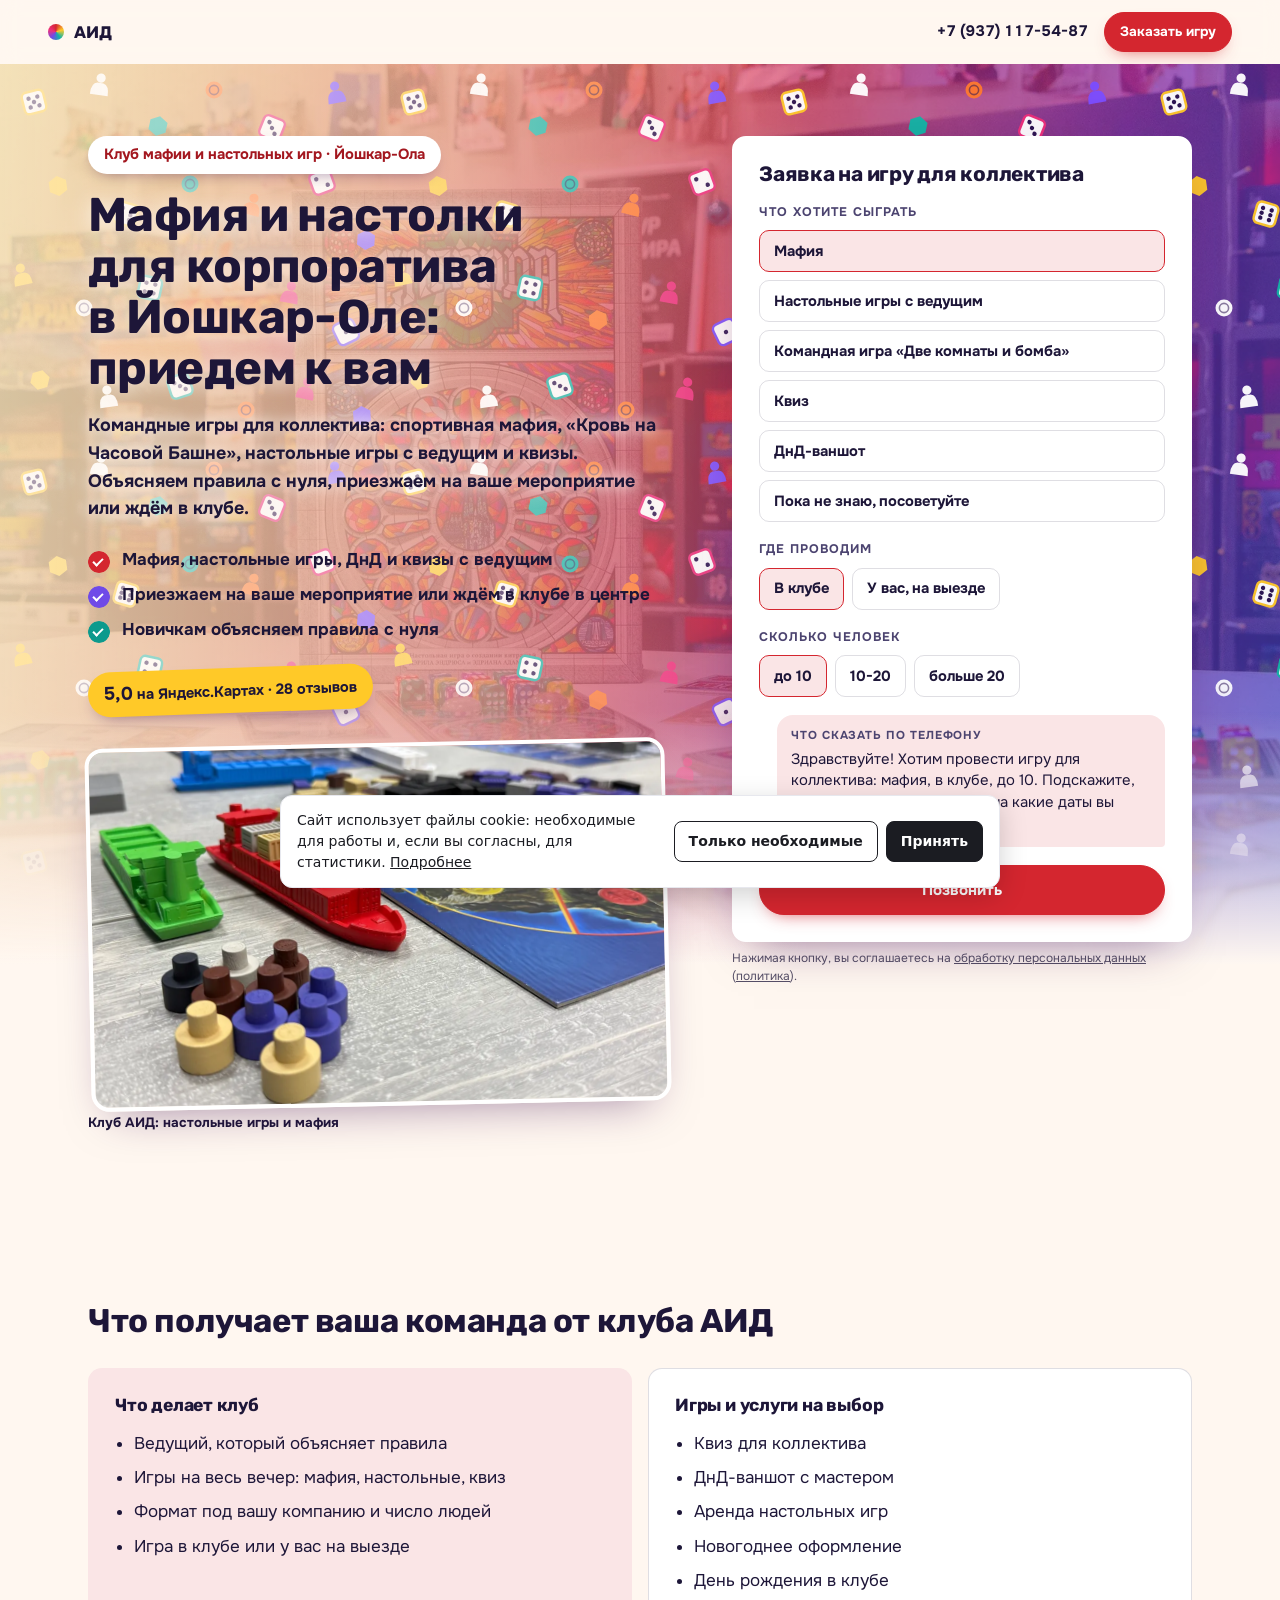
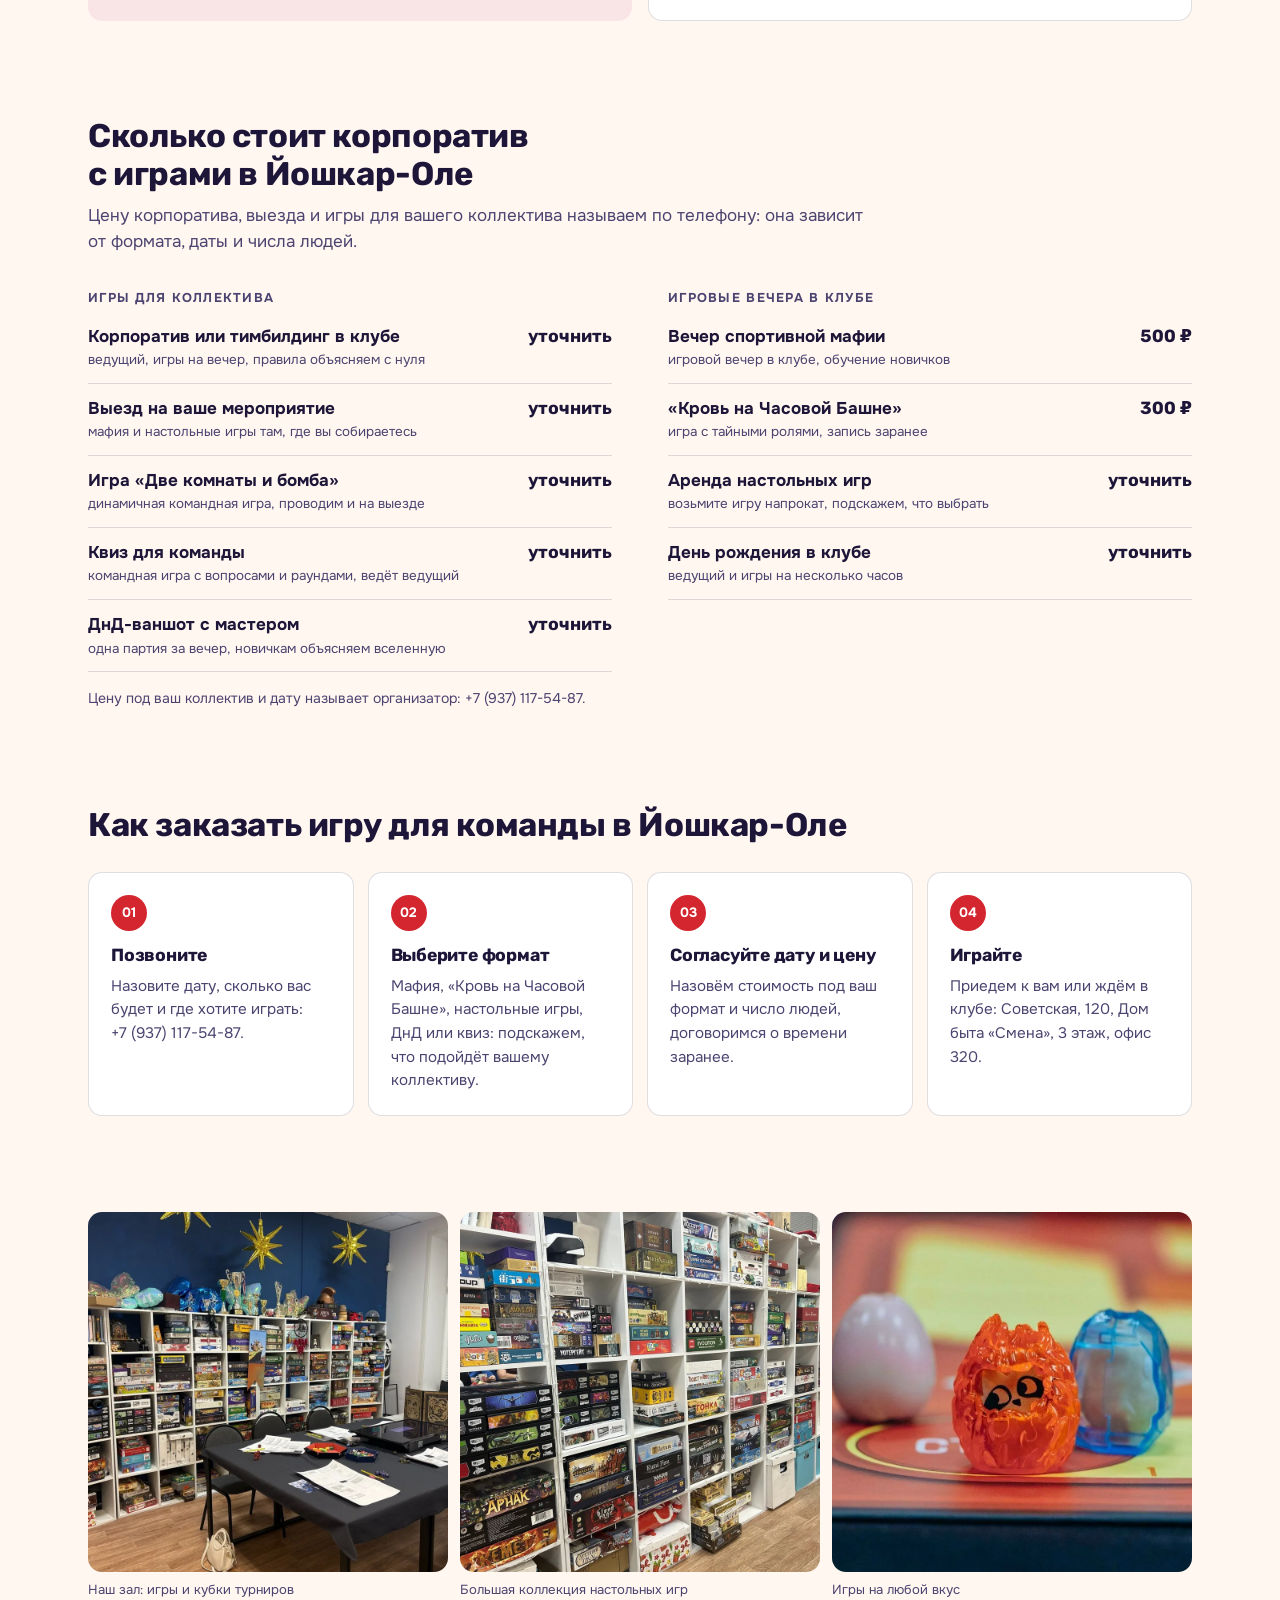
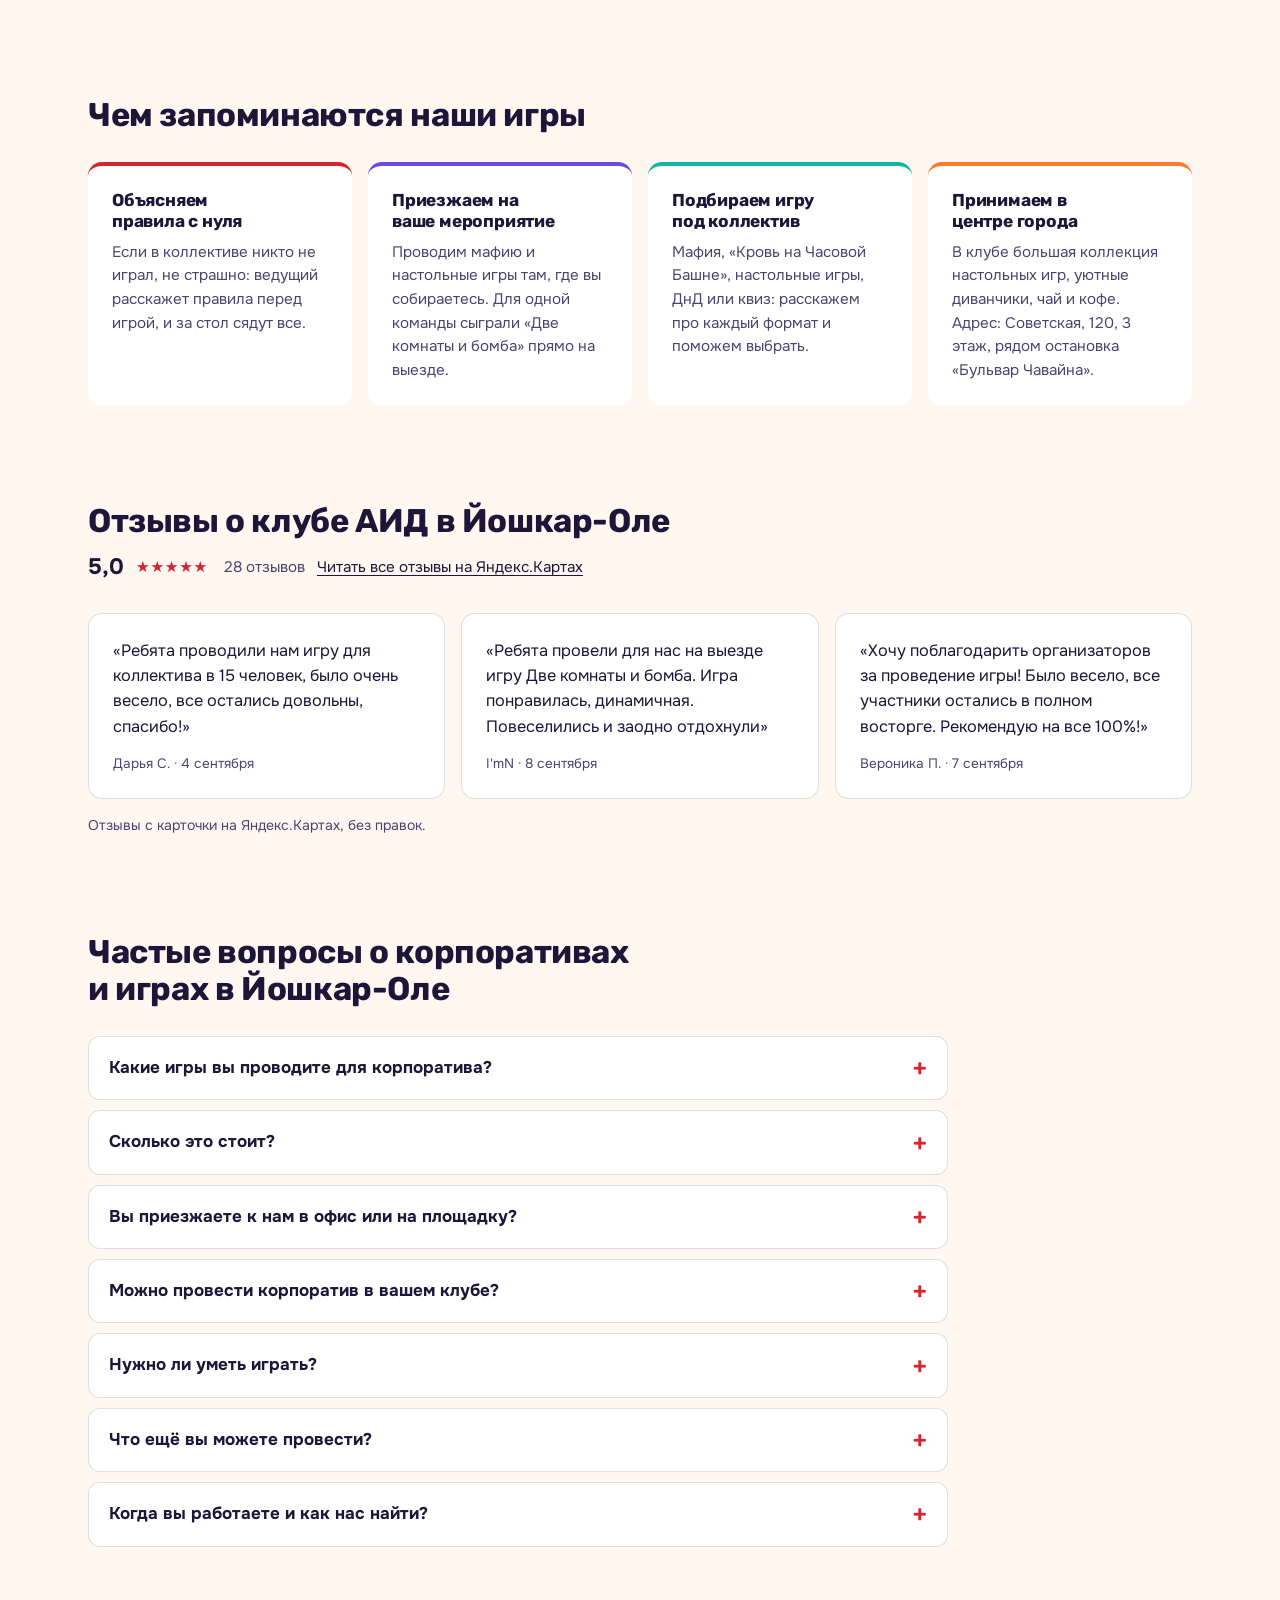
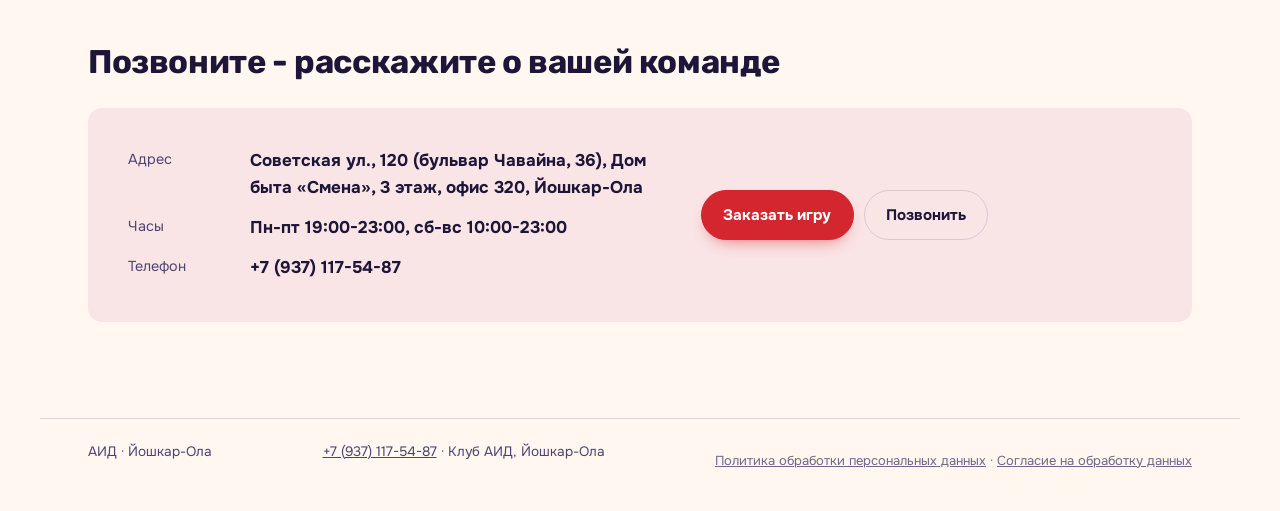
==== index.html @ d838e8de "Первая версия: клуб АИД, корпоративы" ====
<!doctype html>
<html lang="ru">
<head>
<meta charset="utf-8">
<meta name="robots" content="noindex, nofollow" data-publish>
<meta name="viewport" content="width=device-width, initial-scale=1, viewport-fit=cover">
<title>Корпоративы, мафия и настольные игры в Йошкар-Оле - клуб АИД</title>
<link rel="canonical" href="https://ajax55sv-cell.github.io/aid-yoshkar-ola/">
<meta name="description" content="Клуб АИД в Йошкар-Оле: корпоративы и тимбилдинги с мафией, настольными играми, ДнД и квизами, выезды на ваше мероприятие. Советская, 120, 3 этаж. 5,0 на Яндекс Картах, 28 отзывов. Звоните: +7 (937) 117-54-87.">
<meta property="og:type" content="website">
<meta property="og:url" content="https://ajax55sv-cell.github.io/aid-yoshkar-ola/">
<meta property="og:site_name" content="Клуб АИД">
<meta property="og:locale" content="ru_RU">
<meta property="og:title" content="Мафия и настольные игры для корпоратива в Йошкар-Оле - клуб АИД">
<meta property="og:description" content="Клуб АИД в Йошкар-Оле: корпоративы и тимбилдинги с мафией, настольными играми, ДнД и квизами, выезды на ваше мероприятие. Советская, 120, 3 этаж. 5,0 на Яндекс Картах, 28 отзывов. Звоните: +7 (937) 117-54-87.">
<meta property="og:image" content="https://ajax55sv-cell.github.io/aid-yoshkar-ola/assets/og.jpg">
<link rel="preload" as="font" type="font/woff2" href="assets/fonts/rubik-cyrillic-700.woff2" crossorigin>
<link rel="preload" as="image" href="assets/hero.webp" fetchpriority="high">
<link rel="icon" href="data:image/svg+xml,%3Csvg xmlns=%27http://www.w3.org/2000/svg%27 viewBox=%270 0 32 32%27%3E%3Crect x=%276%27 y=%276%27 width=%2720%27 height=%2720%27 rx=%275%27 fill=%27%23d4262f%27/%3E%3C/svg%3E">
<style>
@font-face{font-family:'Rubik';font-style:normal;font-weight:700;font-display:swap;src:url('assets/fonts/rubik-cyrillic-700.woff2') format('woff2');unicode-range:U+0301,U+0400-045F,U+0490-0491,U+04B0-04B1,U+2116;}
@font-face{font-family:'Rubik';font-style:normal;font-weight:700;font-display:swap;src:url('assets/fonts/rubik-latin-700.woff2') format('woff2');unicode-range:U+0000-00FF,U+0131,U+0152-0153,U+02BB-02BC,U+02C6,U+02DA,U+02DC,U+2000-206F,U+20AC,U+2122,U+2191,U+2193,U+2212,U+2215;}
@font-face{font-family:'Onest';font-style:normal;font-weight:400;font-display:swap;src:url('assets/fonts/onest-cyrillic-400.woff2') format('woff2');unicode-range:U+0301,U+0400-045F,U+0490-0491,U+04B0-04B1,U+2116;}
@font-face{font-family:'Onest';font-style:normal;font-weight:400;font-display:swap;src:url('assets/fonts/onest-latin-400.woff2') format('woff2');unicode-range:U+0000-00FF,U+0131,U+0152-0153,U+02BB-02BC,U+02C6,U+02DA,U+02DC,U+2000-206F,U+20AC,U+2122,U+2191,U+2193,U+2212,U+2215;}
@font-face{font-family:'Onest';font-style:normal;font-weight:700;font-display:swap;src:url('assets/fonts/onest-cyrillic-700.woff2') format('woff2');unicode-range:U+0301,U+0400-045F,U+0490-0491,U+04B0-04B1,U+2116;}
@font-face{font-family:'Onest';font-style:normal;font-weight:700;font-display:swap;src:url('assets/fonts/onest-latin-700.woff2') format('woff2');unicode-range:U+0000-00FF,U+0131,U+0152-0153,U+02BB-02BC,U+02C6,U+02DA,U+02DC,U+2000-206F,U+20AC,U+2122,U+2191,U+2193,U+2212,U+2215;}

:root { --c-canvas: #fff7f0; --c-surface: #ffffff; --c-ink: #1d1638; --c-ink-soft: #4c4470; --c-accent: #d4262f; --c-accent-ink: #ffffff; --c-accent-deep: #a3171f; --f-display: 'Rubik', 'Trebuchet MS', 'Segoe UI', system-ui, sans-serif; --f-text: 'Onest', 'Segoe UI', system-ui, sans-serif; --h1k: 1; }
</style>
<link rel="stylesheet" href="style-prod.css">
<script type="application/ld+json">[{"@context":"https://schema.org","@type":"EntertainmentBusiness","name":"АИД","description":"Клуб мафии и настольных игр в Йошкар-Оле: корпоративы, тимбилдинги, выезды с мафией и настольными играми, ДнД, квизы, аренда настольных игр.","url":"https://ajax55sv-cell.github.io/aid-yoshkar-ola/","image":"https://ajax55sv-cell.github.io/aid-yoshkar-ola/assets/og.jpg","telephone":"+79371175487","openingHoursSpecification":[{"@type":"OpeningHoursSpecification","dayOfWeek":["Monday","Tuesday","Wednesday","Thursday","Friday"],"opens":"19:00","closes":"23:00"},{"@type":"OpeningHoursSpecification","dayOfWeek":["Saturday","Sunday"],"opens":"10:00","closes":"23:00"}],"address":{"@type":"PostalAddress","streetAddress":"Советская улица, 120, Дом быта «Смена», 3 этаж, офис 320","addressLocality":"Йошкар-Ола","addressRegion":"Республика Марий Эл","addressCountry":"RU"},"aggregateRating":{"@type":"AggregateRating","ratingValue":"5.0","ratingCount":"31","reviewCount":"28"},"paymentAccepted":"Наличные","hasOfferCatalog":{"@type":"OfferCatalog","name":"Игры и услуги","itemListElement":[{"@type":"Offer","itemOffered":{"@type":"Service","name":"Корпоратив с мафией и настольными играми"}},{"@type":"Offer","itemOffered":{"@type":"Service","name":"Выезд с мафией и настольными играми"}},{"@type":"Offer","itemOffered":{"@type":"Service","name":"Игра Две комнаты и бомба"}},{"@type":"Offer","itemOffered":{"@type":"Service","name":"Квиз для команды"}},{"@type":"Offer","itemOffered":{"@type":"Service","name":"ДнД-ваншот"}},{"@type":"Offer","itemOffered":{"@type":"Service","name":"Вечер спортивной мафии"}},{"@type":"Offer","itemOffered":{"@type":"Service","name":"Аренда настольных игр"}},{"@type":"Offer","itemOffered":{"@type":"Service","name":"День рождения в клубе"}}]},"sameAs":["https://yandex.ru/maps/org/aid/192075537149/","https://vk.ru/mafia_aid"]},{"@context":"https://schema.org","@type":"FAQPage","mainEntity":[{"@type":"Question","name":"Какие игры вы проводите для корпоратива?","acceptedAnswer":{"@type":"Answer","text":"Спортивную мафию, «Кровь на Часовой Башне», настольные игры с ведущим, ДнД-ваншот с мастером, квизы и командную игру «Две комнаты и бомба». Формат подбираем под коллектив: назовите число людей и дату."}},{"@type":"Question","name":"Сколько это стоит?","acceptedAnswer":{"@type":"Answer","text":"Игровой вечер спортивной мафии в клубе стоит 500 ₽, «Кровь на Часовой Башне» - 300 ₽. Цену корпоратива, выезда и игры для вашего коллектива называем по телефону: +7 (937) 117-54-87."}},{"@type":"Question","name":"Вы приезжаете к нам в офис или на площадку?","acceptedAnswer":{"@type":"Answer","text":"Да, проводим выезды с мафией и настольными играми на ваши мероприятия. Назовите дату, место и число людей, организатор подберёт игру."}},{"@type":"Question","name":"Можно провести корпоратив в вашем клубе?","acceptedAnswer":{"@type":"Answer","text":"Да, в клубе можно собраться компанией: у нас большая коллекция настольных игр, чай и кофе. Отмечаем и дни рождения. Сколько человек поместится, называем по телефону."}},{"@type":"Question","name":"Нужно ли уметь играть?","acceptedAnswer":{"@type":"Answer","text":"Нет. Правила объясняем перед игрой, новичков встречаем регулярно: ведущий помогает и подсказывает по ходу партии."}},{"@type":"Question","name":"Что ещё вы можете провести?","acceptedAnswer":{"@type":"Answer","text":"Квизы, ДнД-ваншот с мастером, игры на день рождения, новогодние вечера. Можно взять настольные игры в аренду. Что подойдёт вашей компании, подскажем по звонку."}},{"@type":"Question","name":"Когда вы работаете и как нас найти?","acceptedAnswer":{"@type":"Answer","text":"Клуб работает с понедельника по пятницу с 19:00 до 23:00, в субботу и воскресенье с 10:00 до 23:00. Адрес: Йошкар-Ола, Советская, 120 (бульвар Чавайна, 36), Дом быта «Смена», 3 этаж, офис 320."}}]}]</script>
<style>
/* legal-add */
.legal-links{margin-top:10px;font-size:13px;opacity:.8;hyphens:none}
.legal-links a{color:inherit}
.ckn{margin:8px 0 0;font-size:12px;line-height:1.45;opacity:.75;hyphens:none}
.ckn a{color:inherit;text-decoration:underline}
.ckb{position:fixed;left:12px;right:12px;bottom:12px;z-index:9999;max-width:720px;margin:0 auto;padding:14px 16px;background:#fff;color:#1b1c22;border:1px solid #e7e8ee;border-radius:12px;box-shadow:0 8px 28px rgba(0,0,0,.18);font:400 14px/1.5 system-ui,-apple-system,"Segoe UI",Arial,sans-serif;hyphens:none;display:flex;gap:12px;align-items:center;flex-wrap:wrap}
.ckb p{margin:0;flex:1 1 280px}
.ckb a{color:inherit;text-decoration:underline}
.ckb__b{display:flex;gap:8px;flex-wrap:wrap}
.ckb button{font:inherit;font-weight:600;padding:9px 14px;border-radius:8px;border:1px solid #1b1c22;background:#fff;color:#1b1c22;cursor:pointer}
.ckb button[data-v="all"]{background:#1b1c22;color:#fff}
</style>
</head>
<body class="s-prod" id="top" data-wa="" data-tg="" data-max="">
<header class="s-bar" data-s-bar>
  <a class="s-bar__brand" href="#top"><i aria-hidden="true"></i>АИД</a>
  <div class="s-bar__right">
    <a class="s-bar__tel" href="tel:+79371175487">+7 (937) 117-54-87</a>
    <a class="s-btn s-btn--sm" href="#widget">Заказать игру</a>
  </div>
</header>
<main>
  <section class="s-hero">
    <div class="s-hero__text">
      <p class="s-eyebrow">Клуб мафии и настольных игр · <span class="nw">Йошкар-Ола</span></p>
      <h1>Мафия и настолки для корпоратива в <span class="nw">Йошкар-Оле</span>: приедем к вам</h1>
      <p class="s-lead">Командные игры для коллектива: спортивная мафия, «Кровь на Часовой Башне», настольные игры с ведущим и квизы. Объясняем правила с нуля, приезжаем на ваше мероприятие или ждём в клубе.</p>
      <ul class="s-ticks"><li>Мафия, настольные игры, ДнД и квизы с ведущим</li><li>Приезжаем на ваше мероприятие или ждём в клубе в центре</li><li>Новичкам объясняем правила с нуля</li></ul>
      <p class="s-rating"><b>5,0</b> на Яндекс.Картах · 28 отзывов</p>
      <figure class="s-hero__photo"><img class="" src="assets/igra.webp" alt="Игровое поле с разноцветными корабликами и фишками на столе клуба АИД" loading="lazy" decoding="async" style="object-position:50% 45%"><figcaption>Клуб АИД: настольные игры и мафия</figcaption></figure>
    </div>
    <div class="s-hero__widget" id="widget"><form class="s-widget" data-s-calc data-base="0" data-min="0" data-min-note="минимальный заказ" data-per="{}" data-message="Здравствуйте! Хотим провести игру для коллектива: {выбор}. Подскажите, сколько это будет стоить и на какие даты вы свободны?" onsubmit="return false">
      <h2 class="s-widget__title">Заявка на игру для коллектива</h2>
      <fieldset><legend>Что хотите сыграть</legend><div class="s-chips s-chips--col"><label class="s-chip s-chip--row"><input type="radio" name="game" value="0" data-label="Мафия" data-price="0" checked><span>Мафия</span></label><label class="s-chip s-chip--row"><input type="radio" name="game" value="1" data-label="Настольные игры с ведущим" data-price="0"><span>Настольные игры с ведущим</span></label><label class="s-chip s-chip--row"><input type="radio" name="game" value="2" data-label="Командная игра «Две комнаты и бомба»" data-price="0"><span>Командная игра «Две комнаты и бомба»</span></label><label class="s-chip s-chip--row"><input type="radio" name="game" value="3" data-label="Квиз" data-price="0"><span>Квиз</span></label><label class="s-chip s-chip--row"><input type="radio" name="game" value="4" data-label="ДнД-ваншот" data-price="0"><span><span class="nw">ДнД-ваншот</span></span></label><label class="s-chip s-chip--row"><input type="radio" name="game" value="5" data-label="Пока не знаю, посоветуйте" data-price="0"><span>Пока не знаю, посоветуйте</span></label></div></fieldset>
      <fieldset><legend>Где проводим</legend><div class="s-chips"><label class="s-chip"><input type="radio" name="where" value="0" data-label="В клубе" data-price="0" checked><span>В клубе</span></label><label class="s-chip"><input type="radio" name="where" value="1" data-label="У вас, на выезде" data-price="0"><span>У вас, на выезде</span></label></div></fieldset>
      <fieldset><legend>Сколько человек</legend><div class="s-chips"><label class="s-chip"><input type="radio" name="size" value="0" data-label="до 10" data-price="0" checked><span>до 10</span></label><label class="s-chip"><input type="radio" name="size" value="1" data-label="10-20" data-price="0"><span>10-20</span></label><label class="s-chip"><input type="radio" name="size" value="2" data-label="больше 20" data-price="0"><span>больше 20</span></label></div></fieldset>
      <p class="s-total"><span>Цену назовём по телефону</span><b data-s-total>-</b></p>
      <div class="s-bubble" aria-live="polite"><span class="s-bubble__label">Что сказать по телефону</span><p data-s-bubble></p></div>
      <div class="s-send">
        <a class="s-btn s-btn--wide" href="tel:+79371175487">Позвонить</a>
        
      </div>
      </form><p class="ckn">Нажимая кнопку, вы соглашаетесь на <a href="soglasie.html">обработку персональных данных</a> (<a href="politika.html">политика</a>).</p></div>
    <figure class="s-hero__bg" aria-hidden="true"><img class="" src="assets/hero.webp" alt="Красная светящаяся вывеска AID Mafia Club, настольная игра «Саграда» с цветными кубиками и стеллажи с играми" decoding="async" style="object-position:50% 45%" fetchpriority="high"></figure>
  </section>

  <section class="s-section s-reveal">
    <header class="s-section__head"><h2>Что получает ваша команда от клуба АИД</h2></header>
    <div class="s-incl">
      <div><h3>Что делает клуб</h3><ul><li>Ведущий, который объясняет правила</li><li>Игры на весь вечер: мафия, настольные, квиз</li><li>Формат под вашу компанию и число людей</li><li>Игра в клубе или у вас на выезде</li></ul></div>
      <div><h3>Игры и услуги на выбор</h3><ul><li>Квиз для коллектива</li><li><span class="nw">ДнД-ваншот</span> с мастером</li><li>Аренда настольных игр</li><li>Новогоднее оформление</li><li>День рождения в клубе</li></ul></div>
    </div>
  </section>

  <section class="s-section s-reveal" id="prices">
    <header class="s-section__head"><h2>Сколько стоит корпоратив с играми в <span class="nw">Йошкар-Оле</span></h2><p>Цену корпоратива, выезда и игры для вашего коллектива называем по телефону: она зависит от формата, даты и числа людей.</p></header>
    <div class="s-board"><div class="s-board__group">
      <h3 class="s-board__title">Игры для коллектива</h3>
      <ul class="s-board__list">
        <li class="s-board__row"><span class="s-board__name">Корпоратив или тимбилдинг в клубе<em>ведущий, игры на вечер, правила объясняем с нуля</em></span><span class="s-board__dots" aria-hidden="true"></span><span class="s-board__price">уточнить</span></li>
        <li class="s-board__row"><span class="s-board__name">Выезд на ваше мероприятие<em>мафия и настольные игры там, где вы собираетесь</em></span><span class="s-board__dots" aria-hidden="true"></span><span class="s-board__price">уточнить</span></li>
        <li class="s-board__row"><span class="s-board__name">Игра «Две комнаты и бомба»<em>динамичная командная игра, проводим и на выезде</em></span><span class="s-board__dots" aria-hidden="true"></span><span class="s-board__price">уточнить</span></li>
        <li class="s-board__row"><span class="s-board__name">Квиз для команды<em>командная игра с вопросами и раундами, ведёт ведущий</em></span><span class="s-board__dots" aria-hidden="true"></span><span class="s-board__price">уточнить</span></li>
        <li class="s-board__row"><span class="s-board__name"><span class="nw">ДнД-ваншот</span> с мастером<em>одна партия за вечер, новичкам объясняем вселенную</em></span><span class="s-board__dots" aria-hidden="true"></span><span class="s-board__price">уточнить</span></li>
      </ul>
    </div>
<div class="s-board__group">
      <h3 class="s-board__title">Игровые вечера в клубе</h3>
      <ul class="s-board__list">
        <li class="s-board__row"><span class="s-board__name">Вечер спортивной мафии<em>игровой вечер в клубе, обучение новичков</em></span><span class="s-board__dots" aria-hidden="true"></span><span class="s-board__price">500 ₽</span></li>
        <li class="s-board__row"><span class="s-board__name">«Кровь на Часовой Башне»<em>игра с тайными ролями, запись заранее</em></span><span class="s-board__dots" aria-hidden="true"></span><span class="s-board__price">300 ₽</span></li>
        <li class="s-board__row"><span class="s-board__name">Аренда настольных игр<em>возьмите игру напрокат, подскажем, что выбрать</em></span><span class="s-board__dots" aria-hidden="true"></span><span class="s-board__price">уточнить</span></li>
        <li class="s-board__row"><span class="s-board__name">День рождения в клубе<em>ведущий и игры на несколько часов</em></span><span class="s-board__dots" aria-hidden="true"></span><span class="s-board__price">уточнить</span></li>
      </ul>
    </div></div>
    <p class="s-note">Цену под ваш коллектив и дату называет организатор: +7 (937) 117-54-87.</p>
  </section>

  <section class="s-section s-reveal">
    <header class="s-section__head"><h2>Как заказать игру для команды в <span class="nw">Йошкар-Оле</span></h2></header>
    <ol class="s-steps">
      <li class="s-steps__item"><span class="s-steps__n">01</span><h3>Позвоните</h3><p>Назовите дату, сколько вас будет и где хотите играть: +7 (937) 117-54-87.</p></li>
      <li class="s-steps__item"><span class="s-steps__n">02</span><h3>Выберите формат</h3><p>Мафия, «Кровь на Часовой Башне», настольные игры, ДнД или квиз: подскажем, что подойдёт вашему коллективу.</p></li>
      <li class="s-steps__item"><span class="s-steps__n">03</span><h3>Согласуйте дату и цену</h3><p>Назовём стоимость под ваш формат и число людей, договоримся о времени заранее.</p></li>
      <li class="s-steps__item"><span class="s-steps__n">04</span><h3>Играйте</h3><p>Приедем к вам или ждём в клубе: Советская, 120, Дом быта «Смена», 3 этаж, офис 320.</p></li>
    </ol>
  </section>

  <section class="s-photos s-reveal" aria-label="Фото клуба АИД"><h2 class="sr-only">Фото зала и настольных игр клуба АИД в <span class="nw">Йошкар-Оле</span></h2><figure><img class="" src="assets/zal.webp" alt="Зал клуба: белые стеллажи с настольными играми, кубки на синей стене, стол с листами персонажей" loading="lazy" decoding="async"><figcaption>Наш зал: игры и кубки турниров</figcaption></figure><figure><img class="" src="assets/kollektsiya.webp" alt="Стеллаж с коробками настольных игр от пола до потолка" loading="lazy" decoding="async"><figcaption>Большая коллекция настольных игр</figcaption></figure><figure><img class="" src="assets/fishki.webp" alt="Прозрачные оранжевая и голубая фишки-монстры и яйцо на игровом поле" loading="lazy" decoding="async"><figcaption>Игры на любой вкус</figcaption></figure></section>

  <section class="s-section s-reveal">
    <header class="s-section__head"><h2>Чем запоминаются наши игры</h2></header>
    <ul class="s-promises">
      <li><h3>Объясняем правила с нуля</h3><p>Если в коллективе никто не играл, не страшно: ведущий расскажет правила перед игрой, и за стол сядут все.</p></li>
      <li><h3>Приезжаем на ваше мероприятие</h3><p>Проводим мафию и настольные игры там, где вы собираетесь. Для одной команды сыграли «Две комнаты и бомба» прямо на выезде.</p></li>
      <li><h3>Подбираем игру под коллектив</h3><p>Мафия, «Кровь на Часовой Башне», настольные игры, ДнД или квиз: расскажем про каждый формат и поможем выбрать.</p></li>
      <li><h3>Принимаем в центре города</h3><p>В клубе большая коллекция настольных игр, уютные диванчики, чай и кофе. Адрес: Советская, 120, 3 этаж, рядом остановка «Бульвар Чавайна».</p></li>
    </ul>
  </section>

  <section class="s-section s-reveal">
    <header class="s-section__head s-section__head--reviews"><h2>Отзывы о клубе АИД в <span class="nw">Йошкар-Оле</span></h2><p class="s-reviews__rating"><span class="s-reviews__num">5,0</span><span class="s-reviews__stars" style="--r: 5" aria-label="рейтинг 5,0 из 5"></span><span class="s-reviews__count">28 отзывов</span><a class="s-reviews__all" href="https://yandex.ru/maps/org/aid/192075537149/" target="_blank" rel="noopener">Читать все отзывы на Яндекс.Картах</a></p></header>
    <ul class="s-reviews">
      <li><blockquote>«Ребята проводили нам игру для коллектива в 15 человек, было очень весело, все остались довольны, спасибо!»</blockquote><p class="s-reviews__who">Дарья С. · 4 сентября</p></li>
      <li><blockquote>«Ребята провели для нас на выезде игру Две комнаты и бомба. Игра понравилась, динамичная. Повеселились и заодно отдохнули»</blockquote><p class="s-reviews__who">I'mN · 8 сентября</p></li>
      <li><blockquote>«Хочу поблагодарить организаторов за проведение игры! Было весело, все участники остались в полном восторге. Рекомендую на все 100%!»</blockquote><p class="s-reviews__who">Вероника П. · 7 сентября</p></li>
    </ul>
    <p class="s-note">Отзывы с карточки на Яндекс.Картах, без правок.</p>
  </section>

  <section class="s-section s-reveal">
    <header class="s-section__head"><h2>Частые вопросы о корпоративах и играх в <span class="nw">Йошкар-Оле</span></h2></header>
    <div class="s-faq"><details><summary>Какие игры вы проводите для корпоратива?</summary><p>Спортивную мафию, «Кровь на Часовой Башне», настольные игры с ведущим, <span class="nw">ДнД-ваншот</span> с мастером, квизы и командную игру «Две комнаты и бомба». Формат подбираем под коллектив: назовите число людей и дату.</p></details><details><summary>Сколько это стоит?</summary><p>Игровой вечер спортивной мафии в клубе стоит 500 ₽, «Кровь на Часовой Башне» - 300 ₽. Цену корпоратива, выезда и игры для вашего коллектива называем по телефону: +7 (937) 117-54-87.</p></details><details><summary>Вы приезжаете к нам в офис или на площадку?</summary><p>Да, проводим выезды с мафией и настольными играми на ваши мероприятия. Назовите дату, место и число людей, организатор подберёт игру.</p></details><details><summary>Можно провести корпоратив в вашем клубе?</summary><p>Да, в клубе можно собраться компанией: у нас большая коллекция настольных игр, чай и кофе. Отмечаем и дни рождения. Сколько человек поместится, называем по телефону.</p></details><details><summary>Нужно ли уметь играть?</summary><p>Нет. Правила объясняем перед игрой, новичков встречаем регулярно: ведущий помогает и подсказывает по ходу партии.</p></details><details><summary>Что ещё вы можете провести?</summary><p>Квизы, <span class="nw">ДнД-ваншот</span> с мастером, игры на день рождения, новогодние вечера. Можно взять настольные игры в аренду. Что подойдёт вашей компании, подскажем по звонку.</p></details><details><summary>Когда вы работаете и как нас найти?</summary><p>Клуб работает с понедельника по пятницу с 19:00 до 23:00, в субботу и воскресенье с 10:00 до 23:00. Адрес: <span class="nw">Йошкар-Ола</span>, Советская, 120 (бульвар Чавайна, 36), Дом быта «Смена», 3 этаж, офис 320.</p></details></div>
  </section>

  <section class="s-section s-final s-reveal" id="contacts">
    <header class="s-section__head"><h2>Позвоните - расскажите о вашей команде</h2></header>
    <div class="s-contacts">
      <dl>
        <div><dt>Адрес</dt><dd>Советская ул., 120 (бульвар Чавайна, 36), Дом быта «Смена», 3 этаж, офис 320, <span class="nw">Йошкар-Ола</span></dd></div>
        <div><dt>Часы</dt><dd><span class="nw">Пн-пт</span> 19:00-23:00, <span class="nw">сб-вс</span> 10:00-23:00</dd></div>
        <div><dt>Телефон</dt><dd><a href="tel:+79371175487">+7 (937) 117-54-87</a></dd></div>
      </dl>
      <div class="s-contacts__actions">
        <a class="s-btn" href="#widget">Заказать игру</a>
        <a class="s-btn s-btn--ghost" href="tel:+79371175487">Позвонить</a>
        
      </div>
    </div>
  </section>
</main>
<footer class="s-foot"><p>АИД · <span class="nw">Йошкар-Ола</span></p><p><a href="tel:+79371175487">+7 (937) 117-54-87</a> · Клуб АИД, <span class="nw">Йошкар-Ола</span></p><p class="legal-links"><a href="politika.html">Политика обработки персональных данных</a> · <a href="soglasie.html">Согласие на обработку данных</a></p></footer>
<nav class="s-dock" aria-label="Быстрая связь"><a class="s-btn" href="#widget">Заказать игру</a><a class="s-btn s-btn--ghost" href="tel:+79371175487">Позвонить</a></nav>
<script src="style.js" defer></script>
<script>
(function(){var K='cookie-choice';try{if(localStorage.getItem(K))return}catch(e){}
var b=document.createElement('div');b.className='ckb';b.setAttribute('role','dialog');b.setAttribute('aria-label','Файлы cookie');
b.innerHTML='<p>Сайт использует файлы cookie: необходимые для работы и, если вы согласны, для статистики. <a href="politika.html">Подробнее</a></p><div class="ckb__b"><button type="button" data-v="necessary">Только необходимые</button><button type="button" data-v="all">Принять</button></div>';
b.addEventListener('click',function(e){var v=e.target.getAttribute&&e.target.getAttribute('data-v');if(!v)return;try{localStorage.setItem(K,v)}catch(x){}try{document.dispatchEvent(new CustomEvent('cookie-choice',{detail:v}))}catch(x){}b.remove()});
document.body.appendChild(b)})();
</script>
<!-- legal-add -->
</body>
</html>
---- style-prod.css ----
/* Стиль «Продающий»: лендинг под заявки. Главная деталь – калькулятор или онлайн-запись на первом экране
   и живое «сообщение-превью», которое уходит владельцу в мессенджер. Цвета и шрифты – из палитры ниши. */
*, *::before, *::after { box-sizing: border-box; }
:root {
  --hair: color-mix(in srgb, var(--c-ink) 14%, transparent);
  --tint: color-mix(in srgb, var(--c-accent) 12%, var(--c-surface));
  --wrap: 1200px; --gut: clamp(16px, 4vw, 48px);
  --r: 14px;
  --shadow: 0 18px 50px -18px color-mix(in srgb, #000 55%, transparent);
}
html { scroll-behavior: smooth; -webkit-text-size-adjust: 100%; overflow-x: clip; }
body { margin: 0; background: var(--c-canvas); color: var(--c-ink); font: 400 17px/1.55 var(--f-text); -webkit-font-smoothing: antialiased; }
img { display: block; max-width: 100%; }
a { color: inherit; }
h1, h2, h3 { font-family: var(--f-display); font-weight: 700; line-height: 1.06; margin: 0; letter-spacing: -.015em; text-wrap: balance; }
p { margin: 0; }
fieldset { border: 0; margin: 0; padding: 0; min-width: 0; }
:focus-visible { outline: 2px solid var(--c-accent); outline-offset: 3px; border-radius: 4px; }

.s-btn { display: inline-flex; align-items: center; justify-content: center; min-height: 50px; padding: 0 1.4em; border-radius: 999px;
  background: var(--c-accent); color: var(--c-accent-ink); font: 700 .95rem/1.1 var(--f-text); text-decoration: none; border: 1px solid var(--c-accent);
  text-align: center; transition: filter .2s ease, transform .2s ease; cursor: pointer; }
.s-btn:hover { filter: brightness(1.07); }
.s-btn:active { transform: translateY(1px); }
.s-btn--sm { min-height: 40px; padding: 0 1.1em; font-size: .85rem; }
.s-btn--ghost { background: transparent; color: var(--c-ink); border-color: var(--hair); font-weight: 600; }
.s-btn--wide { flex: 1; }

/* шапка */
.s-bar { position: sticky; top: 0; z-index: 30; display: flex; align-items: center; justify-content: space-between; gap: 16px;
  padding: 10px var(--gut); background: color-mix(in srgb, var(--c-canvas) 88%, transparent); -webkit-backdrop-filter: blur(10px); backdrop-filter: blur(10px); }
.s-bar.is-scrolled { box-shadow: 0 1px 0 var(--hair); }
.s-bar__brand { font: 700 1rem/1 var(--f-display); text-decoration: none; display: inline-flex; align-items: center; gap: .6em; min-height: 44px; white-space: nowrap; min-width: 0; }
.s-bar__brand i { width: .75em; height: .75em; border-radius: 50%; background: var(--c-accent); }
.s-bar__right { display: flex; align-items: center; gap: 16px; }
.s-bar__tel { text-decoration: none; font-weight: 700; font-size: .95rem; font-variant-numeric: tabular-nums; }

main { max-width: var(--wrap); margin: 0 auto; padding: 0 var(--gut); }

/* первый экран: текст слева, виджет справа, фото ниши – приглушённым фоном */
.s-hero { position: relative; display: grid; grid-template-columns: minmax(0, 1fr) minmax(0, 460px); gap: clamp(28px, 5vw, 64px); align-items: start;
  padding: clamp(32px, 6vw, 72px) 0 clamp(40px, 6vw, 72px); isolation: isolate; }
.s-hero__bg { position: absolute; z-index: -1; margin: 0; top: 0; left: calc(50% - 50vw); width: 100vw; height: min(78%, 620px); overflow: hidden; }
.s-hero__bg img { width: 100%; height: 100%; object-fit: cover; opacity: .3; filter: saturate(.85); }
.s-hero__bg::after { content: ""; position: absolute; inset: 0; background: linear-gradient(180deg, color-mix(in srgb, var(--c-canvas) 40%, transparent), var(--c-canvas) 96%); }
/* фото бизнеса крупно в левой колонке: владелец узнаёт своё место с первого экрана */
.s-hero__photo { margin: 30px 0 0; }
.s-hero__photo img { width: 100%; aspect-ratio: 16 / 9; object-fit: cover; border-radius: var(--r); border: 1px solid var(--hair); }
.s-hero__photo figcaption { margin-top: 8px; font-size: .84rem; color: var(--c-ink-soft); }
.s-eyebrow { display: inline-block; font-size: .8rem; font-weight: 700; letter-spacing: .1em; text-transform: uppercase; color: var(--c-accent-deep, var(--c-accent)); margin-bottom: 16px; }
.s-hero h1 { font-size: calc(clamp(2.1rem, 4.4vw, 3.7rem) * var(--h1k, 1)); overflow-wrap: normal; hyphens: none; }
.s-lead { margin-top: 18px; font-size: 1.12rem; color: var(--c-ink-soft); max-width: 32em; }
.s-ticks { list-style: none; margin: 26px 0 0; padding: 0; display: grid; gap: 12px; }
.s-ticks li { position: relative; padding-left: 34px; font-weight: 600; line-height: 1.35; }
.s-ticks li::before { content: ""; position: absolute; left: 0; top: .1em; width: 22px; height: 22px; border-radius: 50%; background: var(--c-accent);
  -webkit-mask: radial-gradient(circle, #000 0 100%); }
.s-ticks li::after { content: ""; position: absolute; left: 7px; top: calc(.1em + 5px); width: 6px; height: 10px; border: solid var(--c-accent-ink); border-width: 0 2px 2px 0; transform: rotate(45deg); }
.s-rating { margin-top: 26px; font-size: .92rem; color: var(--c-ink-soft); }
.s-rating b { color: var(--c-ink); font-size: 1.1rem; }

/* виджет */
.s-hero__widget { position: sticky; top: 76px; }
.s-widget { background: var(--c-surface); border-radius: var(--r); padding: 24px; box-shadow: var(--shadow); display: grid; gap: 18px; border: 1px solid var(--hair); }
.s-widget__title { font-size: 1.3rem; }
.s-widget legend, .s-range label { font-size: .78rem; font-weight: 700; letter-spacing: .08em; text-transform: uppercase; color: var(--c-ink-soft); margin-bottom: 8px; padding: 0; }
.s-chips { display: flex; flex-wrap: wrap; gap: 8px; }
.s-chips--col { flex-direction: column; flex-wrap: nowrap; }
.s-chip { position: relative; display: inline-flex; align-items: center; gap: 10px; min-height: 42px; padding: 8px 14px; border-radius: 10px; border: 1px solid var(--hair);
  cursor: pointer; font-size: .92rem; font-weight: 600; transition: border-color .15s ease, background-color .15s ease; }
.s-chip--row { justify-content: space-between; }
.s-chip--row b { font-weight: 700; white-space: nowrap; font-variant-numeric: tabular-nums; }
.s-chip--row b small { font-weight: 500; color: var(--c-ink-soft); }
.s-chip__p { font-weight: 500; font-size: .8rem; color: var(--c-ink-soft); white-space: nowrap; }
.s-chip input { position: absolute; opacity: 0; pointer-events: none; }
.s-chip:has(input:checked) { border-color: var(--c-accent); background: var(--tint); }
.s-chip:has(input:focus-visible) { outline: 2px solid var(--c-accent); outline-offset: 2px; }
.s-chip[aria-disabled="true"] { opacity: .4; cursor: default; }
.s-check { display: flex; align-items: center; gap: 10px; font-weight: 600; font-size: .92rem; cursor: pointer; }
.s-check input { width: 20px; height: 20px; accent-color: var(--c-accent); }
.s-check b { margin-left: auto; font-variant-numeric: tabular-nums; }
.s-range { display: grid; gap: 6px; }
.s-range label { display: flex; justify-content: space-between; margin: 0; }
.s-range label b { color: var(--c-ink); font-size: 1rem; font-weight: 700; letter-spacing: 0; text-transform: none; font-variant-numeric: tabular-nums; }
.s-range input { width: 100%; accent-color: var(--c-accent); height: 28px; }
.s-total { display: flex; align-items: baseline; justify-content: space-between; gap: 12px; padding-top: 14px; border-top: 1px solid var(--hair); }
.s-total span { color: var(--c-ink-soft); font-weight: 600; }
.s-total b { font: 700 1.9rem/1 var(--f-display); font-variant-numeric: tabular-nums; color: var(--c-accent); }

/* сообщение-превью: пузырь чата */
.s-bubble { position: relative; background: var(--tint); border-radius: 16px 16px 4px 16px; padding: 12px 14px; margin-left: 18px; }
.s-bubble__label { display: block; font-size: .72rem; font-weight: 700; letter-spacing: .08em; text-transform: uppercase; color: var(--c-ink-soft); margin-bottom: 4px; }
.s-bubble p { font-size: .93rem; line-height: 1.45; }
.s-send { display: flex; gap: 8px; }
.s-send__note { font-size: .82rem; color: var(--c-accent-deep, var(--c-accent)); }
.s-demo { font-size: .78rem; color: var(--c-ink-soft); }

/* секции */
.s-section { padding: clamp(56px, 8vw, 96px) 0 0; }
.s-section__head { display: grid; gap: 10px; margin-bottom: 28px; max-width: 46em; }
.s-section__head h2 { font-size: clamp(1.7rem, 3.2vw, 2.5rem); }
.s-section__head p { color: var(--c-ink-soft); }
.s-note { margin-top: 16px; font-size: .88rem; color: var(--c-ink-soft); max-width: 52em; }

.s-incl { display: grid; grid-template-columns: 1fr 1fr; gap: 16px; }
.s-incl > div { background: var(--c-surface); border-radius: var(--r); padding: 26px; border: 1px solid var(--hair); }
.s-incl > div:first-child { background: var(--tint); border-color: transparent; }
.s-incl h3 { font-size: 1.1rem; margin-bottom: 14px; }
.s-incl ul { margin: 0; padding-left: 1.1em; display: grid; gap: 8px; }

.s-board { display: grid; grid-template-columns: repeat(auto-fit, minmax(min(100%, 420px), 1fr)); gap: 12px 56px; }
.s-board__title { font: 700 .8rem var(--f-text); letter-spacing: .1em; text-transform: uppercase; color: var(--c-ink-soft); margin: 6px 0; }
.s-board__list { list-style: none; margin: 0; padding: 0; }
.s-board__row { display: flex; align-items: baseline; gap: 10px; padding: 12px 0; border-bottom: 1px solid var(--hair); }
.s-board__name { font-weight: 600; }
.s-board__name em { display: block; font-style: normal; font-size: .84rem; color: var(--c-ink-soft); font-weight: 400; }
.s-board__dots { flex: 1; }
.s-board__price { font: 700 1.1rem/1 var(--f-display); font-variant-numeric: tabular-nums; white-space: nowrap; }
.s-board__price small { font: 500 .78rem var(--f-text); color: var(--c-ink-soft); }

.s-steps { list-style: none; margin: 0; padding: 0; display: grid; grid-template-columns: repeat(auto-fit, minmax(min(100%, 170px), 1fr)); gap: 14px; }
.s-steps__item { background: var(--c-surface); border-radius: var(--r); padding: 22px; border: 1px solid var(--hair); }
.s-steps__n { display: inline-grid; place-items: center; width: 36px; height: 36px; border-radius: 50%; background: var(--c-accent); color: var(--c-accent-ink); font: 700 .85rem var(--f-text); }
.s-steps h3 { font-size: 1.1rem; margin-top: 14px; overflow-wrap: normal; hyphens: none; }
.s-steps__item { min-width: 0; }
.s-steps p { margin-top: 8px; color: var(--c-ink-soft); font-size: .95rem; }

.s-photos { display: grid; grid-template-columns: repeat(3, 1fr); gap: 12px; padding-top: clamp(56px, 8vw, 96px); }
.s-photos figure { margin: 0; }
.s-photos img { width: 100%; aspect-ratio: 1 / 1; object-fit: cover; border-radius: var(--r); }
.s-photos figcaption { font-size: .82rem; color: var(--c-ink-soft); margin-top: 8px; }

.s-promises { list-style: none; margin: 0; padding: 0; display: grid; grid-template-columns: repeat(auto-fit, minmax(min(100%, 260px), 1fr)); gap: 16px; }
.s-promises li { border-radius: var(--r); padding: 24px; background: var(--c-surface); border-top: 4px solid var(--c-accent); display: grid; gap: 8px; align-content: start; }
.s-promises h3 { font-size: 1.08rem; }
.s-promises p { color: var(--c-ink-soft); font-size: .95rem; }

.s-reviews { list-style: none; margin: 0; padding: 0; display: grid; grid-template-columns: repeat(auto-fit, minmax(min(100%, 280px), 1fr)); gap: 16px; }
.s-reviews li { background: var(--c-surface); border-radius: var(--r); padding: 24px; display: grid; gap: 14px; align-content: start; border: 1px solid var(--hair); }
.s-reviews blockquote { margin: 0; font-size: 1.02rem; }
.s-reviews__who { font-size: .85rem; color: var(--c-ink-soft); }
.s-section__head--reviews { max-width: none; }
.s-reviews__rating { display: flex; flex-wrap: wrap; align-items: center; gap: 6px 12px; color: var(--c-ink-soft); font-size: .95rem; }
.s-reviews__num { font-weight: 700; font-size: 1.4rem; color: var(--c-ink); }
.s-reviews__stars { --r: 5; display: inline-block; width: 5em; height: 1em; font-size: .95rem; line-height: 1; letter-spacing: .05em; white-space: nowrap; color: color-mix(in srgb, var(--c-ink) 18%, transparent); position: relative; }
.s-reviews__stars::before { content: "★★★★★"; }
.s-reviews__stars::after { content: "★★★★★"; position: absolute; inset: 0; width: calc(var(--r) / 5 * 100%); overflow: hidden; color: var(--c-accent); }
.s-reviews__all { color: var(--c-ink); text-underline-offset: 3px; }
.s-reviews__all:hover { color: var(--c-accent-deep, var(--c-accent)); }

.s-faq { display: grid; gap: 10px; max-width: 860px; }
.s-faq details { background: var(--c-surface); border-radius: 12px; border: 1px solid var(--hair); }
.s-faq summary { cursor: pointer; list-style: none; padding: 18px 52px 18px 20px; font-weight: 700; position: relative; }
.s-faq summary::-webkit-details-marker { display: none; }
.s-faq summary::after { content: "+"; position: absolute; right: 20px; top: 50%; transform: translateY(-50%); font: 700 1.4rem/1 var(--f-display); color: var(--c-accent); }
.s-faq details[open] summary::after { content: "–"; }
.s-faq details p { padding: 0 20px 18px; color: var(--c-ink-soft); }

.s-contacts { display: grid; grid-template-columns: 1.2fr 1fr; gap: 32px; background: var(--tint); border-radius: var(--r); padding: clamp(22px, 4vw, 40px); align-items: center; }
.s-contacts dl { margin: 0; display: grid; gap: 14px; }
.s-contacts dl div { display: grid; grid-template-columns: 110px 1fr; gap: 12px; }
.s-contacts dt { color: var(--c-ink-soft); font-size: .9rem; }
.s-contacts dd { margin: 0; font-weight: 600; }
.s-contacts dd a { text-decoration: none; }
.s-contacts__actions { display: flex; flex-wrap: wrap; gap: 10px; }

.s-foot { max-width: var(--wrap); margin: clamp(56px, 8vw, 96px) auto 0; padding: 22px var(--gut) 40px; border-top: 1px solid var(--hair);
  display: flex; justify-content: space-between; gap: 16px; font-size: .85rem; color: var(--c-ink-soft); flex-wrap: wrap; }
.s-dock { display: none; }
.s-slot { border-bottom: 1px dashed currentColor; opacity: .75; white-space: nowrap; }

@media (prefers-reduced-motion: no-preference) {
  .s-reveal { opacity: 0; transform: translateY(14px); transition: opacity .5s ease, transform .5s cubic-bezier(.2, .7, .2, 1); }
  .s-reveal.is-in { opacity: 1; transform: none; }
  .s-hero__text, .s-hero__widget { animation: s-rise .6s cubic-bezier(.2, .7, .2, 1) both; }
  .s-hero__widget { animation-delay: .1s; }
}
@keyframes s-rise { from { opacity: 0; transform: translateY(12px); } }

@media (max-width: 960px) {
  .s-hero { grid-template-columns: 1fr; }
  .s-hero__widget { position: static; }
  .s-hero__bg { height: 420px; }
  .s-hero__photo { display: none; }
  .s-incl, .s-contacts { grid-template-columns: 1fr; }
}
@media (max-width: 640px) {
  body { font-size: 16px; padding-bottom: 76px; }
  .s-bar__tel { display: none; }
  .s-bar { gap: 10px; }
  .s-bar__brand { font-size: .92rem; overflow: hidden; text-overflow: ellipsis; }
  .s-bar .s-btn--sm { white-space: nowrap; font-size: .78rem; padding: 0 .8em; flex-shrink: 0; }
  .s-widget { padding: 18px; }
  .s-steps { grid-template-columns: 1fr; }
  .s-photos { grid-template-columns: 1fr 1fr; }
  .s-photos figure:first-child { grid-column: 1 / -1; }
  .s-photos figure:first-child img { aspect-ratio: 16 / 10; }
  .s-contacts dl div { grid-template-columns: 1fr; gap: 2px; }
  .s-send { flex-direction: column; }
  .s-dock { display: flex; gap: 8px; position: fixed; z-index: 40; left: 0; right: 0; bottom: 0; padding: 10px 12px calc(10px + env(safe-area-inset-bottom));
    background: color-mix(in srgb, var(--c-canvas) 92%, transparent); -webkit-backdrop-filter: blur(10px); backdrop-filter: blur(10px); box-shadow: 0 -1px 0 var(--hair); }
  .s-dock .s-btn { flex: 1; min-height: 48px; font-size: .88rem; padding: 0 .9em; white-space: nowrap; }
  .s-dock .s-btn:first-child { flex: 1.7; }
}

/* n10v1 */
html, body, h1, h2, h3, p, li { hyphens: none; -webkit-hyphens: none; }
.nw { white-space: nowrap; }
.sr-only .nw { white-space: normal; }
html, body { overflow-x: clip; }
.s-total { display: none; }
.sr-only { position: absolute; width: 1px; height: 1px; margin: -1px; padding: 0; overflow: hidden; clip: rect(0 0 0 0); white-space: normal; border: 0; }
:root { --shadow: 0 20px 46px -22px rgb(60 14 80 / .5); --k-red: #d4262f; --k-sun: #ffc928; --k-teal: #12b5a6; --k-violet: #6f4ae8; --k-orange: #ff7a2f; --k-pink: #ee2f7b; }
/* Rubik 700 заголовки, Onest текст */
h1, h2, h3, .s-bar__brand { font-weight: 700; letter-spacing: -.012em; }
.s-hero h1 { font-size: clamp(1.9rem, 3.7vw, 3.05rem); line-height: 1.08; }
.s-section h2, .s-final h2, .s-section__head h2 { font-size: clamp(1.45rem, 2.7vw, 2.05rem); line-height: 1.15; }
h3 { line-height: 1.25; }
.s-bar__brand { font-size: 1.05rem; white-space: nowrap; }
.s-bar__brand i { width: .95em; height: .95em; background: conic-gradient(var(--k-red), var(--k-sun), var(--k-teal), var(--k-violet), var(--k-pink), var(--k-red)); }
.s-btn { box-shadow: 0 8px 18px -10px rgb(212 38 47 / .8); }
.s-btn--ghost { box-shadow: none; }

/* ПЕРВЫЙ ЭКРАН: яркая подложка (жёлтый, оранжевый, красный клуба, фиолетовый), поверх фото с прозрачностью .4, игровое конфетти и светлая вуаль под текстом слева */
.s-hero__bg { height: min(100%, 900px); background: linear-gradient(104deg, #ffc928 0%, #ff7a2f 24%, #ee2f4b 50%, #9a2fc4 76%, #4b4fe6 100%); }
.s-hero__bg img { opacity: .4; filter: saturate(1.3); object-position: 50% 45%; }
.s-hero__bg::before { content: ""; position: absolute; inset: 0; z-index: 1; background: url("data:image/svg+xml,%3Csvg%20xmlns%3D%22http%3A%2F%2Fwww.w3.org%2F2000%2Fsvg%22%20width%3D%22380%22%20height%3D%22380%22%20viewBox%3D%220%200%20380%20380%22%3E%3Cg%20transform%3D%22translate(34%2038)%20rotate(-14)%22%3E%3Crect%20x%3D%22-11%22%20y%3D%22-11%22%20width%3D%2222%22%20height%3D%2222%22%20rx%3D%225%22%20fill%3D%22%23ffffff%22%20stroke%3D%22%23ffc928%22%20stroke-width%3D%222.5%22%2F%3E%3Ccircle%20cx%3D%22-4.5%22%20cy%3D%22-4.5%22%20r%3D%222.2%22%20fill%3D%22%232a1450%22%2F%3E%3Ccircle%20cx%3D%224.5%22%20cy%3D%22-4.5%22%20r%3D%222.2%22%20fill%3D%22%232a1450%22%2F%3E%3Ccircle%20cx%3D%220%22%20cy%3D%220%22%20r%3D%222.2%22%20fill%3D%22%232a1450%22%2F%3E%3Ccircle%20cx%3D%22-4.5%22%20cy%3D%224.5%22%20r%3D%222.2%22%20fill%3D%22%232a1450%22%2F%3E%3Ccircle%20cx%3D%224.5%22%20cy%3D%224.5%22%20r%3D%222.2%22%20fill%3D%22%232a1450%22%2F%3E%3C%2Fg%3E%3Cg%20transform%3D%22translate(100%2022)%20rotate(8)%22%20fill%3D%22%23ffffff%22%3E%3Ccircle%20cy%3D%22-8%22%20r%3D%224.6%22%2F%3E%3Cpath%20d%3D%22M-9%209Q-9%20-2%20-3%20-3L3%20-3Q9%20-2%209%209Z%22%2F%3E%3C%2Fg%3E%3Cpath%20d%3D%22M158%2052l8.7%205v10l-8.7%205l-8.7%20-5v-10Z%22%20fill%3D%22%2312b5a6%22%20transform%3D%22rotate(12%20158%2062)%22%2F%3E%3Cg%20transform%3D%22translate(214%2026)%22%3E%3Ccircle%20r%3D%228.5%22%20fill%3D%22%23ff7a2f%22%2F%3E%3Ccircle%20r%3D%224.6%22%20fill%3D%22none%22%20stroke%3D%22%232a1450%22%20stroke-width%3D%221.6%22%20opacity%3D%22.55%22%2F%3E%3C%2Fg%3E%3Cg%20transform%3D%22translate(272%2064)%20rotate(22)%22%3E%3Crect%20x%3D%22-11%22%20y%3D%22-11%22%20width%3D%2222%22%20height%3D%2222%22%20rx%3D%225%22%20fill%3D%22%23ffffff%22%20stroke%3D%22%23ee2f7b%22%20stroke-width%3D%222.5%22%2F%3E%3Ccircle%20cx%3D%22-4.5%22%20cy%3D%22-4.5%22%20r%3D%222.2%22%20fill%3D%22%232a1450%22%2F%3E%3Ccircle%20cx%3D%220%22%20cy%3D%220%22%20r%3D%222.2%22%20fill%3D%22%232a1450%22%2F%3E%3Ccircle%20cx%3D%224.5%22%20cy%3D%224.5%22%20r%3D%222.2%22%20fill%3D%22%232a1450%22%2F%3E%3C%2Fg%3E%3Cg%20transform%3D%22translate(336%2030)%20rotate(-10)%22%20fill%3D%22%237b4dff%22%3E%3Ccircle%20cy%3D%22-8%22%20r%3D%224.6%22%2F%3E%3Cpath%20d%3D%22M-9%209Q-9%20-2%20-3%20-3L3%20-3Q9%20-2%209%209Z%22%2F%3E%3C%2Fg%3E%3Cpath%20d%3D%22M58%20112l8.7%205v10l-8.7%205l-8.7%20-5v-10Z%22%20fill%3D%22%23ffc928%22%20transform%3D%22rotate(-8%2058%20122)%22%2F%3E%3Cg%20transform%3D%22translate(126%20150)%20rotate(16)%22%3E%3Crect%20x%3D%22-11%22%20y%3D%22-11%22%20width%3D%2222%22%20height%3D%2222%22%20rx%3D%225%22%20fill%3D%22%23ffffff%22%20stroke%3D%22%23ffc928%22%20stroke-width%3D%222.5%22%2F%3E%3Ccircle%20cx%3D%22-4.5%22%20cy%3D%22-5%22%20r%3D%222.2%22%20fill%3D%22%232a1450%22%2F%3E%3Ccircle%20cx%3D%224.5%22%20cy%3D%22-5%22%20r%3D%222.2%22%20fill%3D%22%232a1450%22%2F%3E%3Ccircle%20cx%3D%22-4.5%22%20cy%3D%220%22%20r%3D%222.2%22%20fill%3D%22%232a1450%22%2F%3E%3Ccircle%20cx%3D%224.5%22%20cy%3D%220%22%20r%3D%222.2%22%20fill%3D%22%232a1450%22%2F%3E%3Ccircle%20cx%3D%22-4.5%22%20cy%3D%225%22%20r%3D%222.2%22%20fill%3D%22%232a1450%22%2F%3E%3Ccircle%20cx%3D%224.5%22%20cy%3D%225%22%20r%3D%222.2%22%20fill%3D%22%232a1450%22%2F%3E%3C%2Fg%3E%3Cg%20transform%3D%22translate(190%20120)%22%3E%3Ccircle%20r%3D%228.5%22%20fill%3D%22%2312b5a6%22%2F%3E%3Ccircle%20r%3D%224.6%22%20fill%3D%22none%22%20stroke%3D%22%232a1450%22%20stroke-width%3D%221.6%22%20opacity%3D%22.55%22%2F%3E%3C%2Fg%3E%3Cg%20transform%3D%22translate(252%20142)%20rotate(14)%22%20fill%3D%22%23ff7a2f%22%3E%3Ccircle%20cy%3D%22-8%22%20r%3D%224.6%22%2F%3E%3Cpath%20d%3D%22M-9%209Q-9%20-2%20-3%20-3L3%20-3Q9%20-2%209%209Z%22%2F%3E%3C%2Fg%3E%3Cg%20transform%3D%22translate(322%20118)%20rotate(-20)%22%3E%3Crect%20x%3D%22-11%22%20y%3D%22-11%22%20width%3D%2222%22%20height%3D%2222%22%20rx%3D%225%22%20fill%3D%22%23ffffff%22%20stroke%3D%22%23ee2f7b%22%20stroke-width%3D%222.5%22%2F%3E%3Ccircle%20cx%3D%22-4.5%22%20cy%3D%22-4.5%22%20r%3D%222.2%22%20fill%3D%22%232a1450%22%2F%3E%3Ccircle%20cx%3D%224.5%22%20cy%3D%224.5%22%20r%3D%222.2%22%20fill%3D%22%232a1450%22%2F%3E%3C%2Fg%3E%3Cpath%20d%3D%22M366%20166l8.7%205v10l-8.7%205l-8.7%20-5v-10Z%22%20fill%3D%22%237b4dff%22%20transform%3D%22rotate(4%20366%20176)%22%2F%3E%3Cg%20transform%3D%22translate(22%20212)%20rotate(-12)%22%20fill%3D%22%23ffc928%22%3E%3Ccircle%20cy%3D%22-8%22%20r%3D%224.6%22%2F%3E%3Cpath%20d%3D%22M-9%209Q-9%20-2%20-3%20-3L3%20-3Q9%20-2%209%209Z%22%2F%3E%3C%2Fg%3E%3Cg%20transform%3D%22translate(84%20244)%22%3E%3Ccircle%20r%3D%228.5%22%20fill%3D%22%23ffffff%22%2F%3E%3Ccircle%20r%3D%224.6%22%20fill%3D%22none%22%20stroke%3D%22%232a1450%22%20stroke-width%3D%221.6%22%20opacity%3D%22.55%22%2F%3E%3C%2Fg%3E%3Cg%20transform%3D%22translate(150%20224)%20rotate(12)%22%3E%3Crect%20x%3D%22-11%22%20y%3D%22-11%22%20width%3D%2222%22%20height%3D%2222%22%20rx%3D%225%22%20fill%3D%22%23ffffff%22%20stroke%3D%22%2312b5a6%22%20stroke-width%3D%222.5%22%2F%3E%3Ccircle%20cx%3D%22-4.5%22%20cy%3D%22-4.5%22%20r%3D%222.2%22%20fill%3D%22%232a1450%22%2F%3E%3Ccircle%20cx%3D%224.5%22%20cy%3D%22-4.5%22%20r%3D%222.2%22%20fill%3D%22%232a1450%22%2F%3E%3Ccircle%20cx%3D%22-4.5%22%20cy%3D%224.5%22%20r%3D%222.2%22%20fill%3D%22%232a1450%22%2F%3E%3Ccircle%20cx%3D%224.5%22%20cy%3D%224.5%22%20r%3D%222.2%22%20fill%3D%22%232a1450%22%2F%3E%3C%2Fg%3E%3Cpath%20d%3D%22M218%20246l8.7%205v10l-8.7%205l-8.7%20-5v-10Z%22%20fill%3D%22%23ff7a2f%22%20transform%3D%22rotate(-6%20218%20256)%22%2F%3E%3Cg%20transform%3D%22translate(290%20230)%20rotate(10)%22%20fill%3D%22%23ee2f7b%22%3E%3Ccircle%20cy%3D%22-8%22%20r%3D%224.6%22%2F%3E%3Cpath%20d%3D%22M-9%209Q-9%20-2%20-3%20-3L3%20-3Q9%20-2%209%209Z%22%2F%3E%3C%2Fg%3E%3Cg%20transform%3D%22translate(346%20268)%20rotate(-26)%22%3E%3Crect%20x%3D%22-11%22%20y%3D%22-11%22%20width%3D%2222%22%20height%3D%2222%22%20rx%3D%225%22%20fill%3D%22%23ffffff%22%20stroke%3D%22%237b4dff%22%20stroke-width%3D%222.5%22%2F%3E%3Ccircle%20cx%3D%220%22%20cy%3D%220%22%20r%3D%222.2%22%20fill%3D%22%232a1450%22%2F%3E%3C%2Fg%3E%3Cpath%20d%3D%22M40%20306l8.7%205v10l-8.7%205l-8.7%20-5v-10Z%22%20fill%3D%22%23ffc928%22%20transform%3D%22rotate(14%2040%20316)%22%2F%3E%3Cg%20transform%3D%22translate(108%20334)%20rotate(-8)%22%20fill%3D%22%23ffffff%22%3E%3Ccircle%20cy%3D%22-8%22%20r%3D%224.6%22%2F%3E%3Cpath%20d%3D%22M-9%209Q-9%20-2%20-3%20-3L3%20-3Q9%20-2%209%209Z%22%2F%3E%3C%2Fg%3E%3Cg%20transform%3D%22translate(180%20322)%20rotate(-18)%22%3E%3Crect%20x%3D%22-11%22%20y%3D%22-11%22%20width%3D%2222%22%20height%3D%2222%22%20rx%3D%225%22%20fill%3D%22%23ffffff%22%20stroke%3D%22%2312b5a6%22%20stroke-width%3D%222.5%22%2F%3E%3Ccircle%20cx%3D%22-4.5%22%20cy%3D%22-4.5%22%20r%3D%222.2%22%20fill%3D%22%232a1450%22%2F%3E%3Ccircle%20cx%3D%220%22%20cy%3D%220%22%20r%3D%222.2%22%20fill%3D%22%232a1450%22%2F%3E%3Ccircle%20cx%3D%224.5%22%20cy%3D%224.5%22%20r%3D%222.2%22%20fill%3D%22%232a1450%22%2F%3E%3C%2Fg%3E%3Cg%20transform%3D%22translate(246%20346)%22%3E%3Ccircle%20r%3D%228.5%22%20fill%3D%22%23ff7a2f%22%2F%3E%3Ccircle%20r%3D%224.6%22%20fill%3D%22none%22%20stroke%3D%22%232a1450%22%20stroke-width%3D%221.6%22%20opacity%3D%22.55%22%2F%3E%3C%2Fg%3E%3Cg%20transform%3D%22translate(306%20326)%20rotate(12)%22%20fill%3D%22%23ee2f7b%22%3E%3Ccircle%20cy%3D%22-8%22%20r%3D%224.6%22%2F%3E%3Cpath%20d%3D%22M-9%209Q-9%20-2%20-3%20-3L3%20-3Q9%20-2%209%209Z%22%2F%3E%3C%2Fg%3E%3Cpath%20d%3D%22M362%20342l8.7%205v10l-8.7%205l-8.7%20-5v-10Z%22%20fill%3D%22%237b4dff%22%20transform%3D%22rotate(-4%20362%20352)%22%2F%3E%3C%2Fsvg%3E") 0 0 / 380px 380px repeat; opacity: .95;
  -webkit-mask: linear-gradient(180deg, #000 0%, #000 68%, transparent 100%); mask: linear-gradient(180deg, #000 0%, #000 68%, transparent 100%); }
.s-hero__bg::after { z-index: 2; background:
  linear-gradient(90deg, color-mix(in srgb, var(--c-canvas) 62%, transparent) 0%, color-mix(in srgb, var(--c-canvas) 38%, transparent) 36%, transparent 64%),
  linear-gradient(180deg, transparent 0%, transparent 72%, var(--c-canvas) 100%); }
.s-hero__text .s-lead, .s-hero__text .s-ticks li { color: var(--c-ink); font-weight: 700; }
.s-hero__text .s-lead { text-shadow: 0 0 12px var(--c-canvas), 0 0 26px var(--c-canvas); }
.s-hero__text h1 { text-shadow: 0 2px 20px color-mix(in srgb, var(--c-canvas) 90%, transparent); }
.s-eyebrow { text-transform: none; letter-spacing: 0; font-size: .92rem; background: #fff; color: var(--c-accent-deep); padding: .5em 1.1em; border-radius: 999px; box-shadow: 0 6px 16px -8px rgb(60 14 80 / .5); }
.s-ticks li::before { background: var(--k-red); }
.s-ticks li:nth-child(2)::before { background: var(--k-violet); }
.s-ticks li:nth-child(3)::before { background: #0c9a8d; }
.s-ticks li::after { border-color: #fff; }
.s-rating { display: inline-block; background: var(--k-sun); color: var(--c-ink); font-weight: 700; padding: .55em 1.1em; border-radius: 999px; transform: rotate(-2deg); box-shadow: 0 8px 18px -10px rgb(60 14 80 / .6); }
.s-rating b { font-size: 1.15rem; color: var(--c-ink); }
.s-hero__photo img { aspect-ratio: 16 / 10; border: 4px solid #fff; border-radius: 18px; box-shadow: var(--shadow); transform: rotate(-1.2deg); }
.s-hero__photo figcaption { color: var(--c-ink); font-weight: 700; }
.s-widget { border: 3px solid #fff; box-shadow: var(--shadow); }
@media (prefers-reduced-motion: no-preference) {
  .s-hero__bg::before { animation: n10-confetti 1.3s cubic-bezier(.2, .7, .2, 1) both; }
  @keyframes n10-confetti { from { opacity: 0; transform: translateY(-28px); } to { opacity: .95; transform: none; } }
}

/* ниже первого экрана - те же цвета, спокойнее */
.s-promises li:nth-child(4n+1) { border-top-color: var(--k-red); }
.s-promises li:nth-child(4n+2) { border-top-color: var(--k-violet); }
.s-promises li:nth-child(4n+3) { border-top-color: var(--k-teal); }
.s-promises li:nth-child(4n+4) { border-top-color: var(--k-orange); }

@media (max-width: 560px) {
  .s-bar__brand { font-size: .82rem; gap: 6px; }
  .s-bar .s-btn--sm { padding-left: 12px; padding-right: 12px; font-size: .78rem; }
}
@media (max-width: 880px) {
  .s-hero h1 { font-size: clamp(1.75rem, 7.4vw, 2.2rem); }
  .s-hero__bg { height: 600px; background: linear-gradient(170deg, #ffc928 0%, #ff7a2f 30%, #ee2f4b 58%, #9a2fc4 82%, #4b4fe6 100%); }
  .s-hero__bg::after { background:
    linear-gradient(180deg, color-mix(in srgb, var(--c-canvas) 34%, transparent) 0%, color-mix(in srgb, var(--c-canvas) 10%, transparent) 55%, var(--c-canvas) 100%); }
}
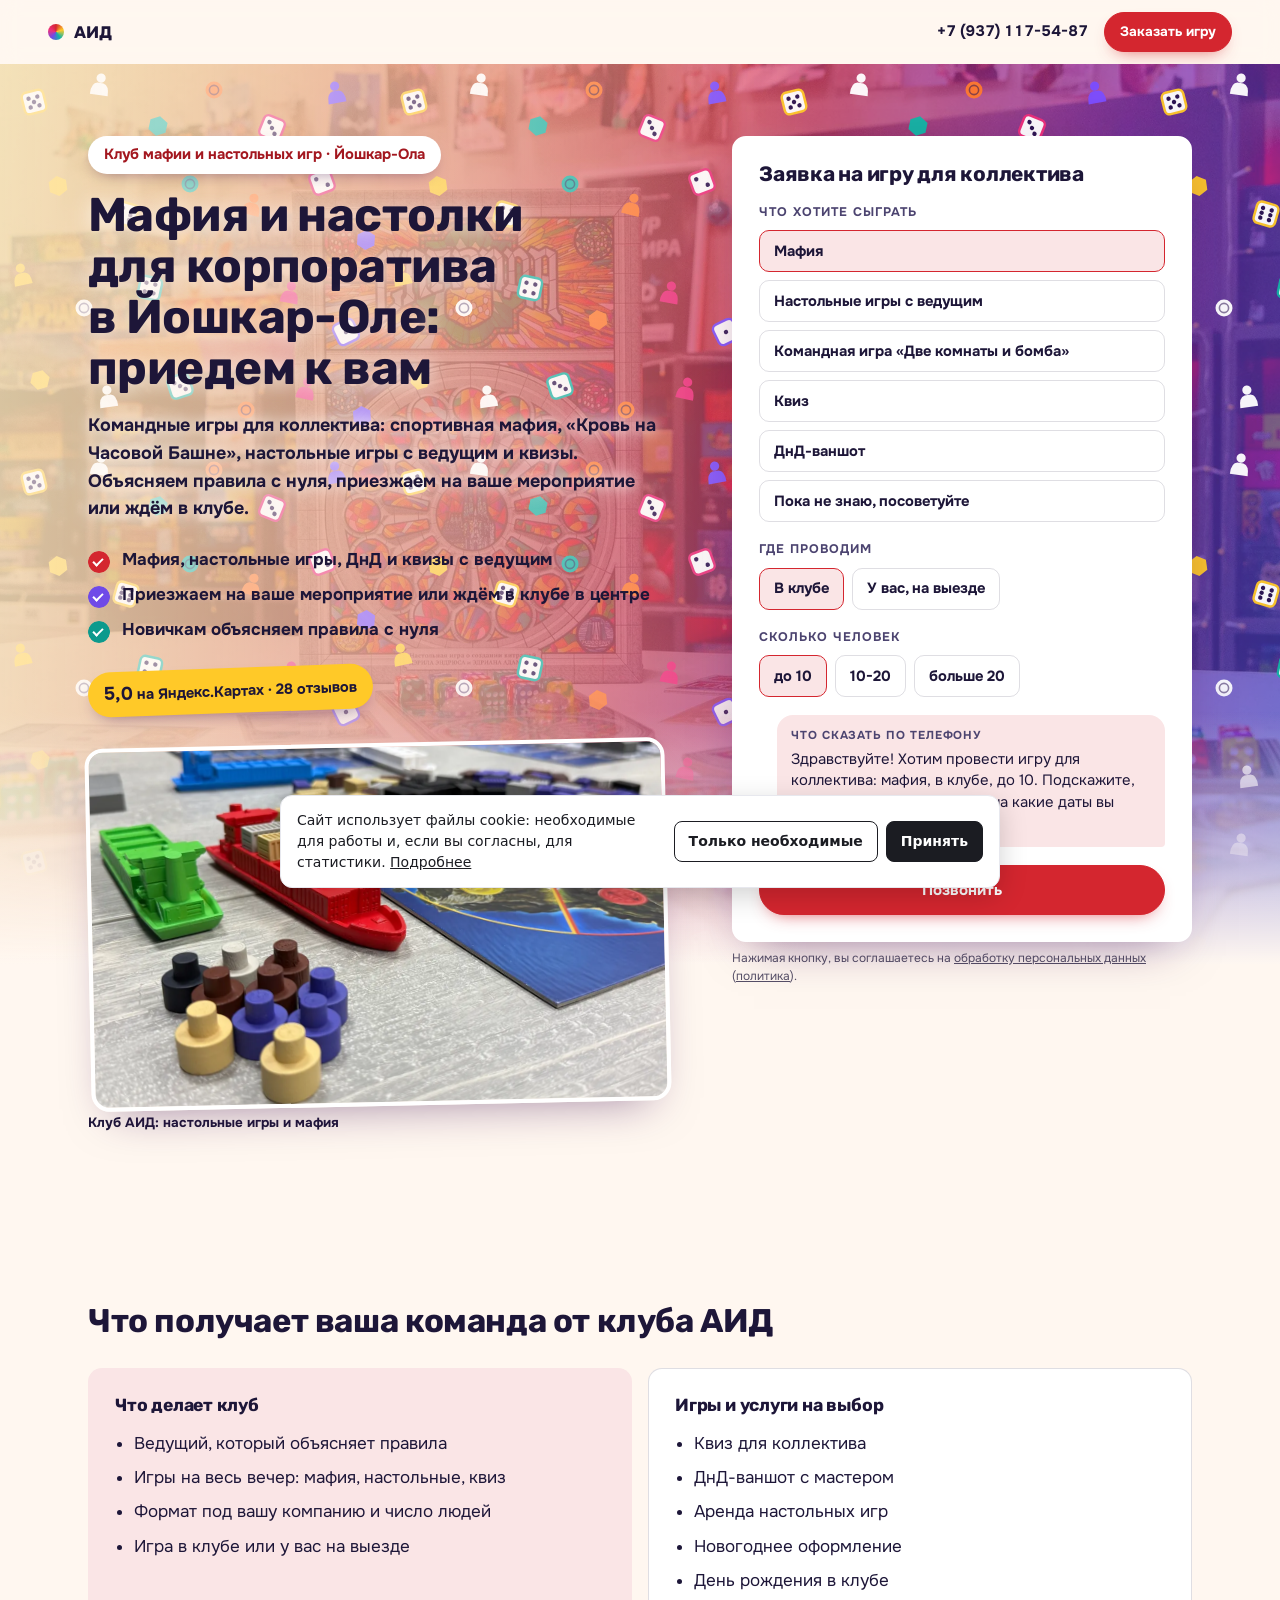
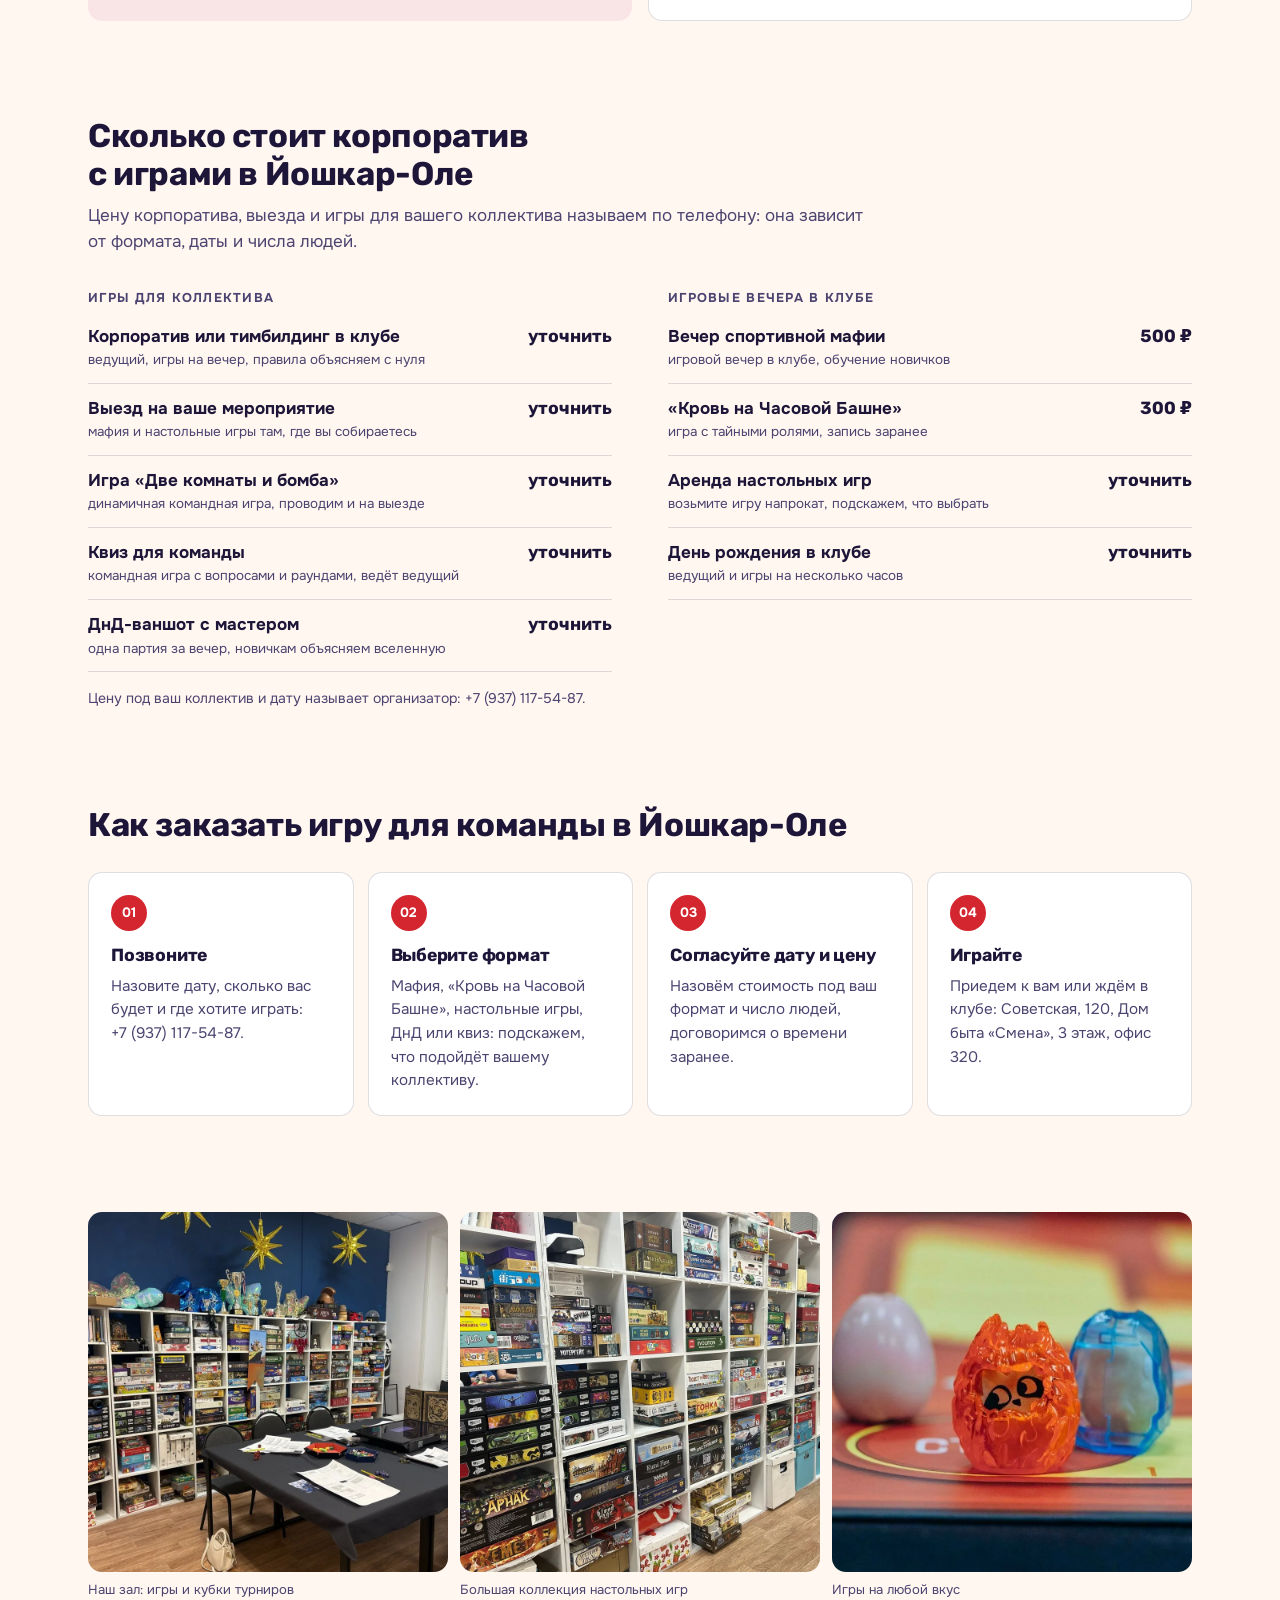
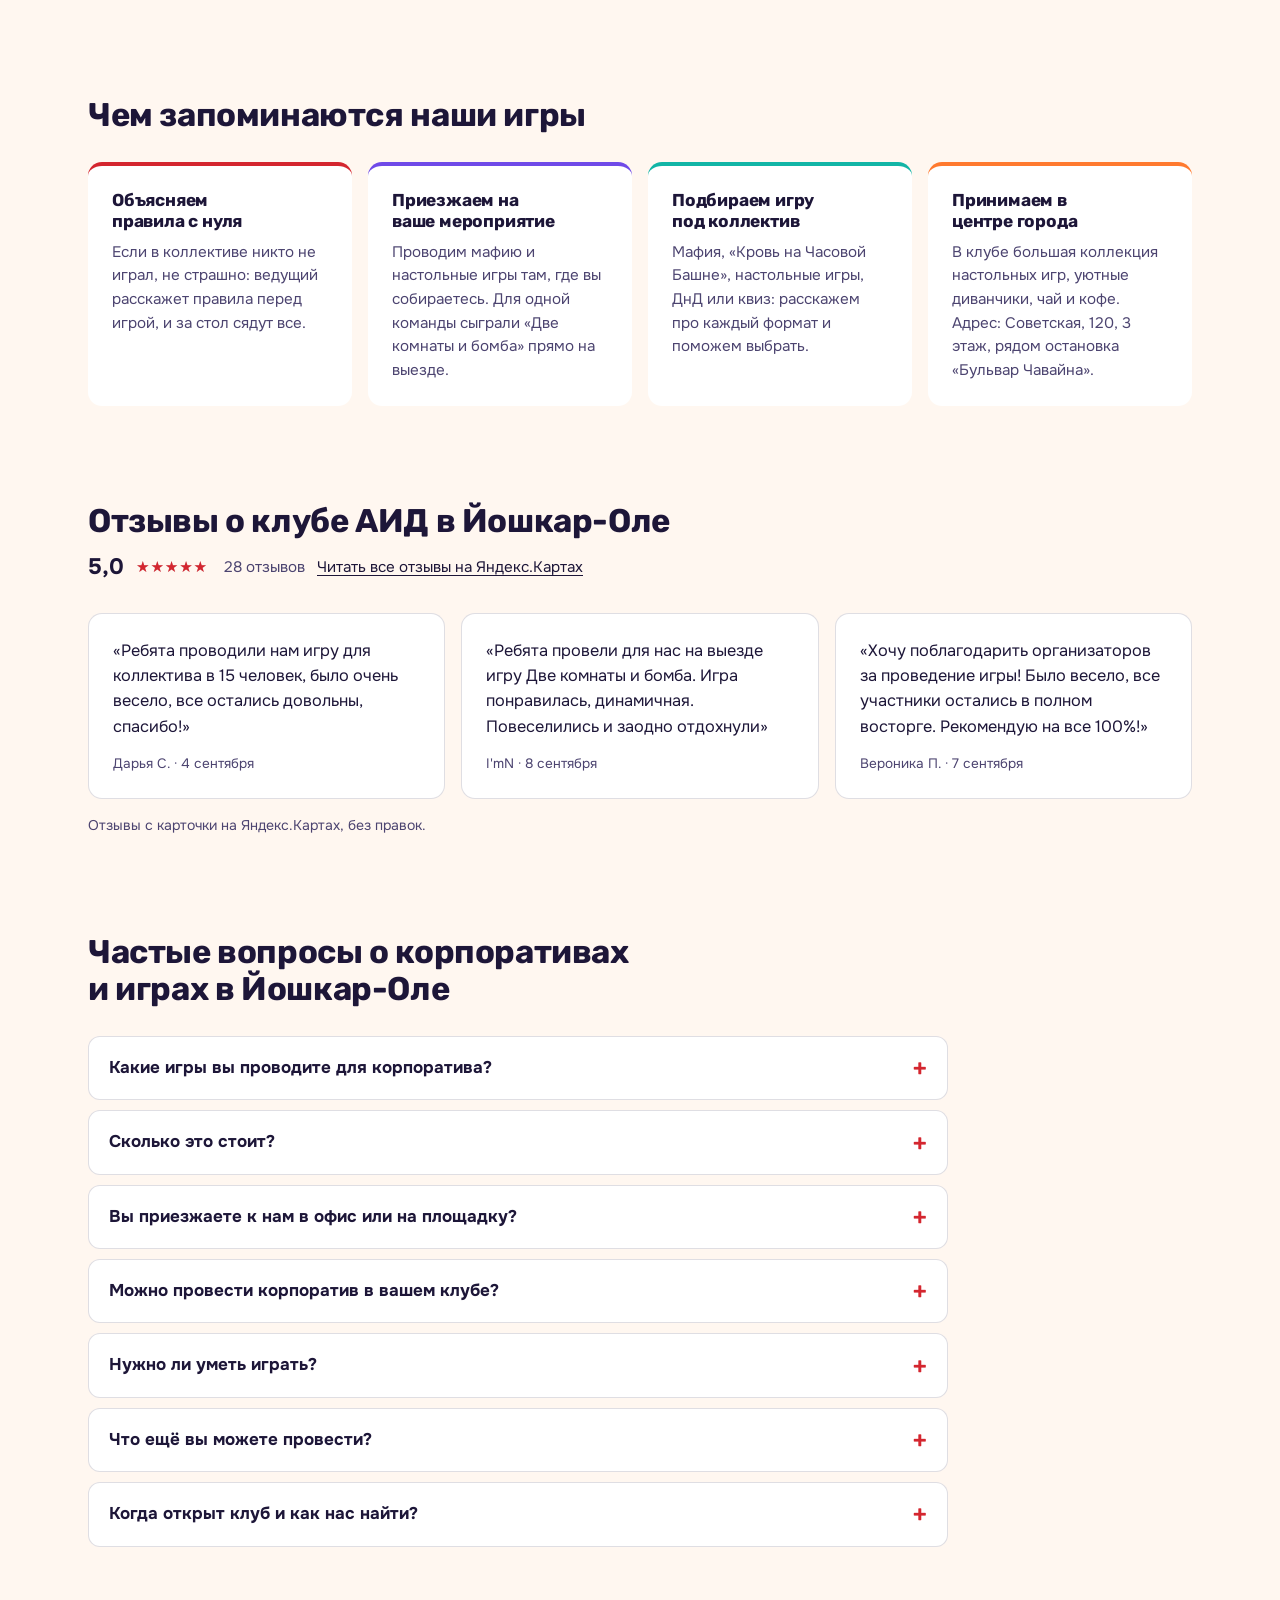
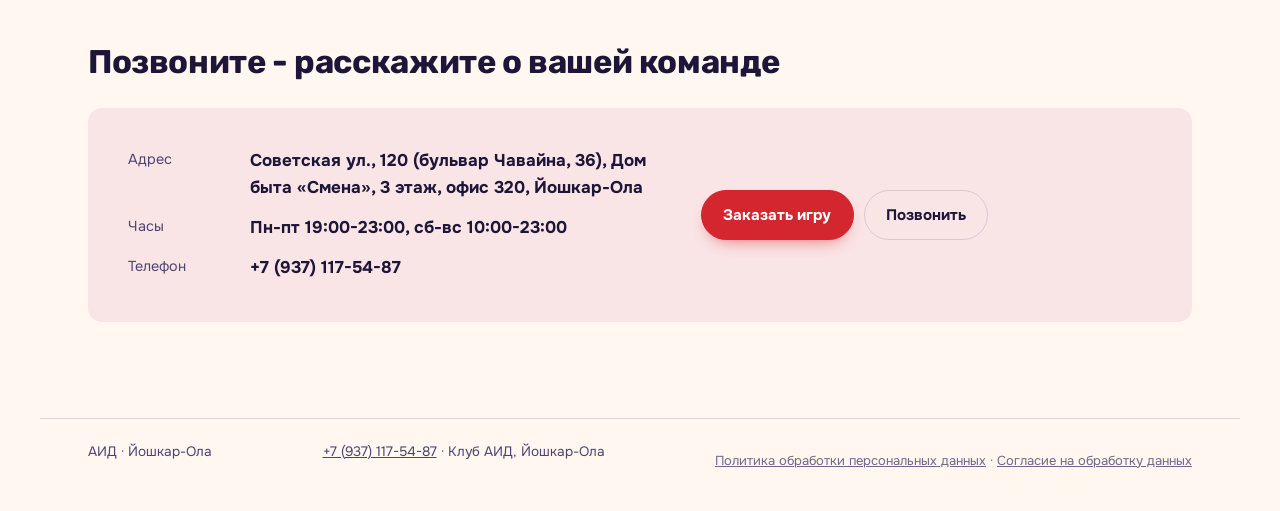
==== commit 71a7f6d8: "FAQ: когда открыт клуб" ====
--- a/index.html
+++ b/index.html
@@ -28,7 +28,7 @@
 :root { --c-canvas: #fff7f0; --c-surface: #ffffff; --c-ink: #1d1638; --c-ink-soft: #4c4470; --c-accent: #d4262f; --c-accent-ink: #ffffff; --c-accent-deep: #a3171f; --f-display: 'Rubik', 'Trebuchet MS', 'Segoe UI', system-ui, sans-serif; --f-text: 'Onest', 'Segoe UI', system-ui, sans-serif; --h1k: 1; }
 </style>
 <link rel="stylesheet" href="style-prod.css">
-<script type="application/ld+json">[{"@context":"https://schema.org","@type":"EntertainmentBusiness","name":"АИД","description":"Клуб мафии и настольных игр в Йошкар-Оле: корпоративы, тимбилдинги, выезды с мафией и настольными играми, ДнД, квизы, аренда настольных игр.","url":"https://ajax55sv-cell.github.io/aid-yoshkar-ola/","image":"https://ajax55sv-cell.github.io/aid-yoshkar-ola/assets/og.jpg","telephone":"+79371175487","openingHoursSpecification":[{"@type":"OpeningHoursSpecification","dayOfWeek":["Monday","Tuesday","Wednesday","Thursday","Friday"],"opens":"19:00","closes":"23:00"},{"@type":"OpeningHoursSpecification","dayOfWeek":["Saturday","Sunday"],"opens":"10:00","closes":"23:00"}],"address":{"@type":"PostalAddress","streetAddress":"Советская улица, 120, Дом быта «Смена», 3 этаж, офис 320","addressLocality":"Йошкар-Ола","addressRegion":"Республика Марий Эл","addressCountry":"RU"},"aggregateRating":{"@type":"AggregateRating","ratingValue":"5.0","ratingCount":"31","reviewCount":"28"},"paymentAccepted":"Наличные","hasOfferCatalog":{"@type":"OfferCatalog","name":"Игры и услуги","itemListElement":[{"@type":"Offer","itemOffered":{"@type":"Service","name":"Корпоратив с мафией и настольными играми"}},{"@type":"Offer","itemOffered":{"@type":"Service","name":"Выезд с мафией и настольными играми"}},{"@type":"Offer","itemOffered":{"@type":"Service","name":"Игра Две комнаты и бомба"}},{"@type":"Offer","itemOffered":{"@type":"Service","name":"Квиз для команды"}},{"@type":"Offer","itemOffered":{"@type":"Service","name":"ДнД-ваншот"}},{"@type":"Offer","itemOffered":{"@type":"Service","name":"Вечер спортивной мафии"}},{"@type":"Offer","itemOffered":{"@type":"Service","name":"Аренда настольных игр"}},{"@type":"Offer","itemOffered":{"@type":"Service","name":"День рождения в клубе"}}]},"sameAs":["https://yandex.ru/maps/org/aid/192075537149/","https://vk.ru/mafia_aid"]},{"@context":"https://schema.org","@type":"FAQPage","mainEntity":[{"@type":"Question","name":"Какие игры вы проводите для корпоратива?","acceptedAnswer":{"@type":"Answer","text":"Спортивную мафию, «Кровь на Часовой Башне», настольные игры с ведущим, ДнД-ваншот с мастером, квизы и командную игру «Две комнаты и бомба». Формат подбираем под коллектив: назовите число людей и дату."}},{"@type":"Question","name":"Сколько это стоит?","acceptedAnswer":{"@type":"Answer","text":"Игровой вечер спортивной мафии в клубе стоит 500 ₽, «Кровь на Часовой Башне» - 300 ₽. Цену корпоратива, выезда и игры для вашего коллектива называем по телефону: +7 (937) 117-54-87."}},{"@type":"Question","name":"Вы приезжаете к нам в офис или на площадку?","acceptedAnswer":{"@type":"Answer","text":"Да, проводим выезды с мафией и настольными играми на ваши мероприятия. Назовите дату, место и число людей, организатор подберёт игру."}},{"@type":"Question","name":"Можно провести корпоратив в вашем клубе?","acceptedAnswer":{"@type":"Answer","text":"Да, в клубе можно собраться компанией: у нас большая коллекция настольных игр, чай и кофе. Отмечаем и дни рождения. Сколько человек поместится, называем по телефону."}},{"@type":"Question","name":"Нужно ли уметь играть?","acceptedAnswer":{"@type":"Answer","text":"Нет. Правила объясняем перед игрой, новичков встречаем регулярно: ведущий помогает и подсказывает по ходу партии."}},{"@type":"Question","name":"Что ещё вы можете провести?","acceptedAnswer":{"@type":"Answer","text":"Квизы, ДнД-ваншот с мастером, игры на день рождения, новогодние вечера. Можно взять настольные игры в аренду. Что подойдёт вашей компании, подскажем по звонку."}},{"@type":"Question","name":"Когда вы работаете и как нас найти?","acceptedAnswer":{"@type":"Answer","text":"Клуб работает с понедельника по пятницу с 19:00 до 23:00, в субботу и воскресенье с 10:00 до 23:00. Адрес: Йошкар-Ола, Советская, 120 (бульвар Чавайна, 36), Дом быта «Смена», 3 этаж, офис 320."}}]}]</script>
+<script type="application/ld+json">[{"@context":"https://schema.org","@type":"EntertainmentBusiness","name":"АИД","description":"Клуб мафии и настольных игр в Йошкар-Оле: корпоративы, тимбилдинги, выезды с мафией и настольными играми, ДнД, квизы, аренда настольных игр.","url":"https://ajax55sv-cell.github.io/aid-yoshkar-ola/","image":"https://ajax55sv-cell.github.io/aid-yoshkar-ola/assets/og.jpg","telephone":"+79371175487","openingHoursSpecification":[{"@type":"OpeningHoursSpecification","dayOfWeek":["Monday","Tuesday","Wednesday","Thursday","Friday"],"opens":"19:00","closes":"23:00"},{"@type":"OpeningHoursSpecification","dayOfWeek":["Saturday","Sunday"],"opens":"10:00","closes":"23:00"}],"address":{"@type":"PostalAddress","streetAddress":"Советская улица, 120, Дом быта «Смена», 3 этаж, офис 320","addressLocality":"Йошкар-Ола","addressRegion":"Республика Марий Эл","addressCountry":"RU"},"aggregateRating":{"@type":"AggregateRating","ratingValue":"5.0","ratingCount":"31","reviewCount":"28"},"paymentAccepted":"Наличные","hasOfferCatalog":{"@type":"OfferCatalog","name":"Игры и услуги","itemListElement":[{"@type":"Offer","itemOffered":{"@type":"Service","name":"Корпоратив с мафией и настольными играми"}},{"@type":"Offer","itemOffered":{"@type":"Service","name":"Выезд с мафией и настольными играми"}},{"@type":"Offer","itemOffered":{"@type":"Service","name":"Игра Две комнаты и бомба"}},{"@type":"Offer","itemOffered":{"@type":"Service","name":"Квиз для команды"}},{"@type":"Offer","itemOffered":{"@type":"Service","name":"ДнД-ваншот"}},{"@type":"Offer","itemOffered":{"@type":"Service","name":"Вечер спортивной мафии"}},{"@type":"Offer","itemOffered":{"@type":"Service","name":"Аренда настольных игр"}},{"@type":"Offer","itemOffered":{"@type":"Service","name":"День рождения в клубе"}}]},"sameAs":["https://yandex.ru/maps/org/aid/192075537149/","https://vk.ru/mafia_aid"]},{"@context":"https://schema.org","@type":"FAQPage","mainEntity":[{"@type":"Question","name":"Какие игры вы проводите для корпоратива?","acceptedAnswer":{"@type":"Answer","text":"Спортивную мафию, «Кровь на Часовой Башне», настольные игры с ведущим, ДнД-ваншот с мастером, квизы и командную игру «Две комнаты и бомба». Формат подбираем под коллектив: назовите число людей и дату."}},{"@type":"Question","name":"Сколько это стоит?","acceptedAnswer":{"@type":"Answer","text":"Игровой вечер спортивной мафии в клубе стоит 500 ₽, «Кровь на Часовой Башне» - 300 ₽. Цену корпоратива, выезда и игры для вашего коллектива называем по телефону: +7 (937) 117-54-87."}},{"@type":"Question","name":"Вы приезжаете к нам в офис или на площадку?","acceptedAnswer":{"@type":"Answer","text":"Да, проводим выезды с мафией и настольными играми на ваши мероприятия. Назовите дату, место и число людей, организатор подберёт игру."}},{"@type":"Question","name":"Можно провести корпоратив в вашем клубе?","acceptedAnswer":{"@type":"Answer","text":"Да, в клубе можно собраться компанией: у нас большая коллекция настольных игр, чай и кофе. Отмечаем и дни рождения. Сколько человек поместится, называем по телефону."}},{"@type":"Question","name":"Нужно ли уметь играть?","acceptedAnswer":{"@type":"Answer","text":"Нет. Правила объясняем перед игрой, новичков встречаем регулярно: ведущий помогает и подсказывает по ходу партии."}},{"@type":"Question","name":"Что ещё вы можете провести?","acceptedAnswer":{"@type":"Answer","text":"Квизы, ДнД-ваншот с мастером, игры на день рождения, новогодние вечера. Можно взять настольные игры в аренду. Что подойдёт вашей компании, подскажем по звонку."}},{"@type":"Question","name":"Когда открыт клуб и как нас найти?","acceptedAnswer":{"@type":"Answer","text":"Клуб открыт с понедельника по пятницу с 19:00 до 23:00, в субботу и воскресенье с 10:00 до 23:00. Дату и время корпоратива или выезда согласуем по телефону. Адрес: Йошкар-Ола, Советская, 120 (бульвар Чавайна, 36), Дом быта «Смена», 3 этаж, офис 320."}}]}]</script>
 <style>
 /* legal-add */
 .legal-links{margin-top:10px;font-size:13px;opacity:.8;hyphens:none}
@@ -142,7 +142,7 @@
 
   <section class="s-section s-reveal">
     <header class="s-section__head"><h2>Частые вопросы о корпоративах и играх в <span class="nw">Йошкар-Оле</span></h2></header>
-    <div class="s-faq"><details><summary>Какие игры вы проводите для корпоратива?</summary><p>Спортивную мафию, «Кровь на Часовой Башне», настольные игры с ведущим, <span class="nw">ДнД-ваншот</span> с мастером, квизы и командную игру «Две комнаты и бомба». Формат подбираем под коллектив: назовите число людей и дату.</p></details><details><summary>Сколько это стоит?</summary><p>Игровой вечер спортивной мафии в клубе стоит 500 ₽, «Кровь на Часовой Башне» - 300 ₽. Цену корпоратива, выезда и игры для вашего коллектива называем по телефону: +7 (937) 117-54-87.</p></details><details><summary>Вы приезжаете к нам в офис или на площадку?</summary><p>Да, проводим выезды с мафией и настольными играми на ваши мероприятия. Назовите дату, место и число людей, организатор подберёт игру.</p></details><details><summary>Можно провести корпоратив в вашем клубе?</summary><p>Да, в клубе можно собраться компанией: у нас большая коллекция настольных игр, чай и кофе. Отмечаем и дни рождения. Сколько человек поместится, называем по телефону.</p></details><details><summary>Нужно ли уметь играть?</summary><p>Нет. Правила объясняем перед игрой, новичков встречаем регулярно: ведущий помогает и подсказывает по ходу партии.</p></details><details><summary>Что ещё вы можете провести?</summary><p>Квизы, <span class="nw">ДнД-ваншот</span> с мастером, игры на день рождения, новогодние вечера. Можно взять настольные игры в аренду. Что подойдёт вашей компании, подскажем по звонку.</p></details><details><summary>Когда вы работаете и как нас найти?</summary><p>Клуб работает с понедельника по пятницу с 19:00 до 23:00, в субботу и воскресенье с 10:00 до 23:00. Адрес: <span class="nw">Йошкар-Ола</span>, Советская, 120 (бульвар Чавайна, 36), Дом быта «Смена», 3 этаж, офис 320.</p></details></div>
+    <div class="s-faq"><details><summary>Какие игры вы проводите для корпоратива?</summary><p>Спортивную мафию, «Кровь на Часовой Башне», настольные игры с ведущим, <span class="nw">ДнД-ваншот</span> с мастером, квизы и командную игру «Две комнаты и бомба». Формат подбираем под коллектив: назовите число людей и дату.</p></details><details><summary>Сколько это стоит?</summary><p>Игровой вечер спортивной мафии в клубе стоит 500 ₽, «Кровь на Часовой Башне» - 300 ₽. Цену корпоратива, выезда и игры для вашего коллектива называем по телефону: +7 (937) 117-54-87.</p></details><details><summary>Вы приезжаете к нам в офис или на площадку?</summary><p>Да, проводим выезды с мафией и настольными играми на ваши мероприятия. Назовите дату, место и число людей, организатор подберёт игру.</p></details><details><summary>Можно провести корпоратив в вашем клубе?</summary><p>Да, в клубе можно собраться компанией: у нас большая коллекция настольных игр, чай и кофе. Отмечаем и дни рождения. Сколько человек поместится, называем по телефону.</p></details><details><summary>Нужно ли уметь играть?</summary><p>Нет. Правила объясняем перед игрой, новичков встречаем регулярно: ведущий помогает и подсказывает по ходу партии.</p></details><details><summary>Что ещё вы можете провести?</summary><p>Квизы, <span class="nw">ДнД-ваншот</span> с мастером, игры на день рождения, новогодние вечера. Можно взять настольные игры в аренду. Что подойдёт вашей компании, подскажем по звонку.</p></details><details><summary>Когда открыт клуб и как нас найти?</summary><p>Клуб открыт с понедельника по пятницу с 19:00 до 23:00, в субботу и воскресенье с 10:00 до 23:00. Дату и время корпоратива или выезда согласуем по телефону. Адрес: <span class="nw">Йошкар-Ола</span>, Советская, 120 (бульвар Чавайна, 36), Дом быта «Смена», 3 этаж, офис 320.</p></details></div>
   </section>
 
   <section class="s-section s-final s-reveal" id="contacts">
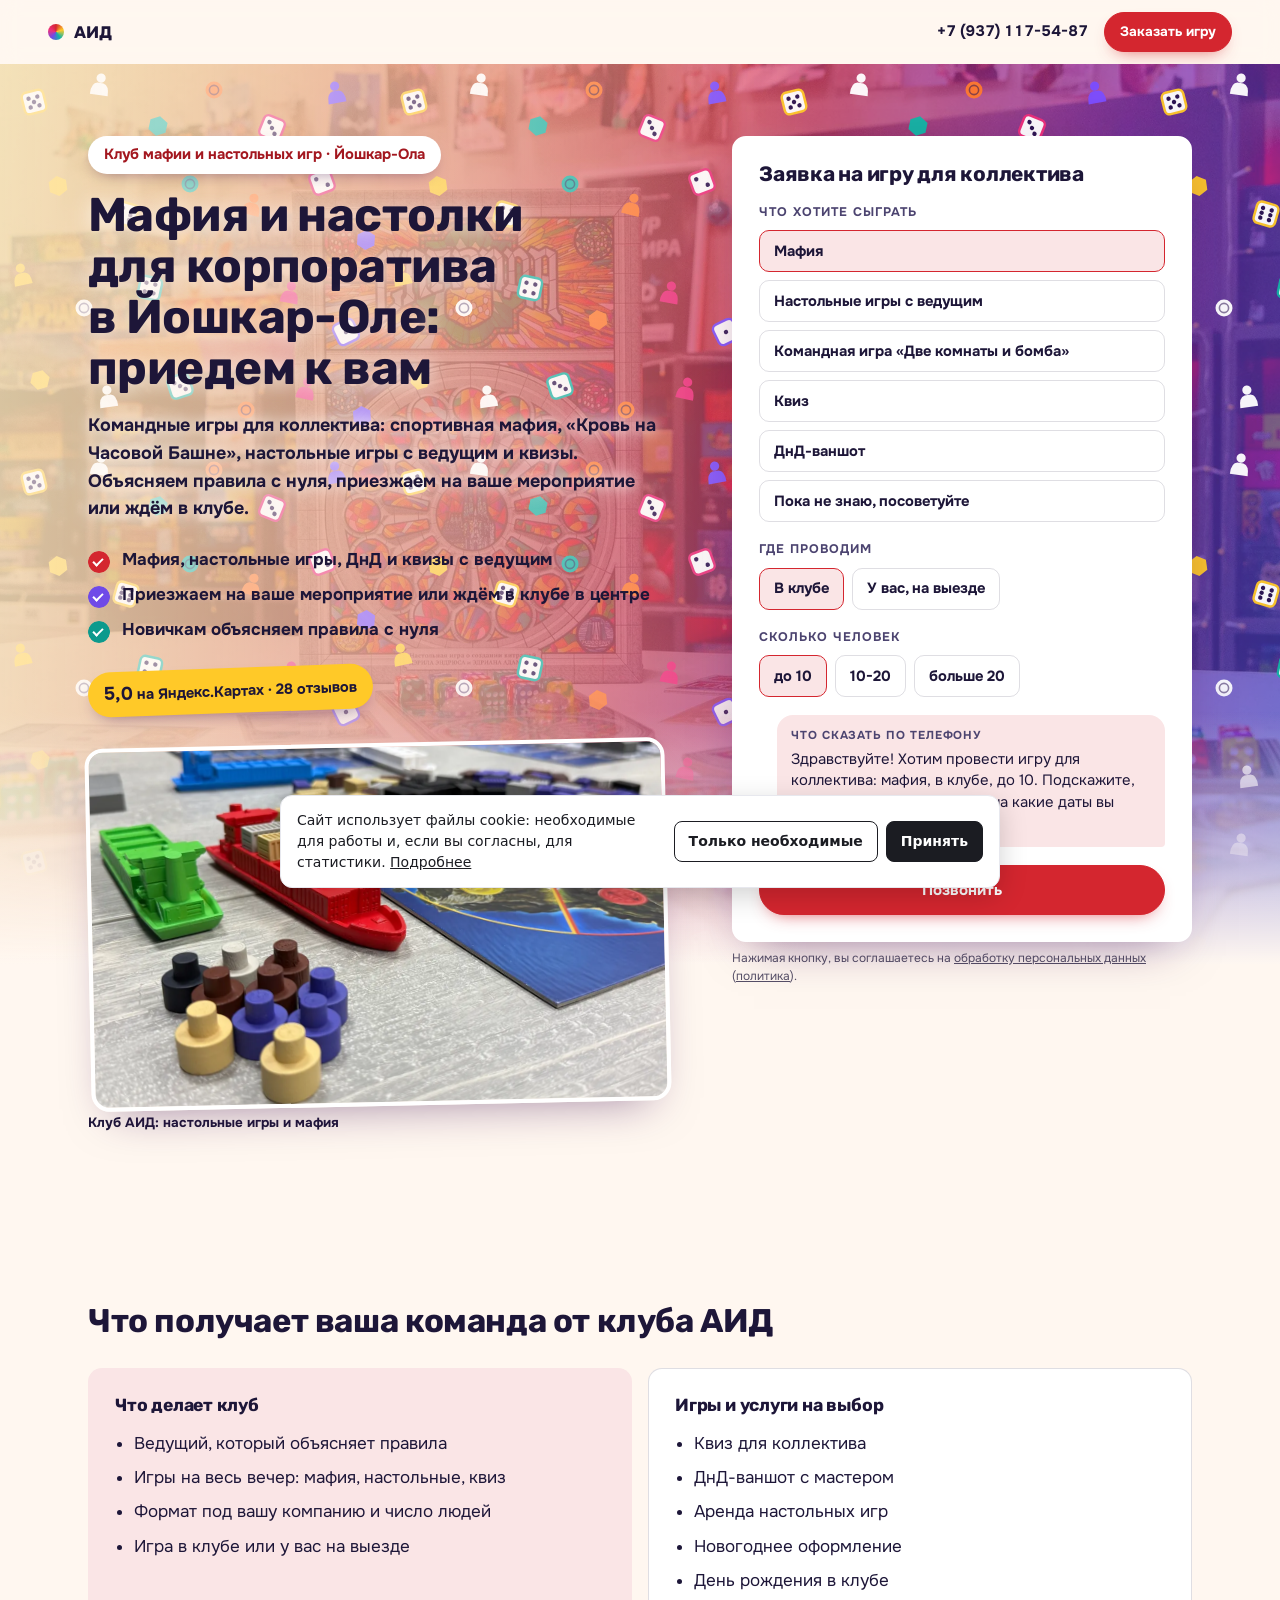
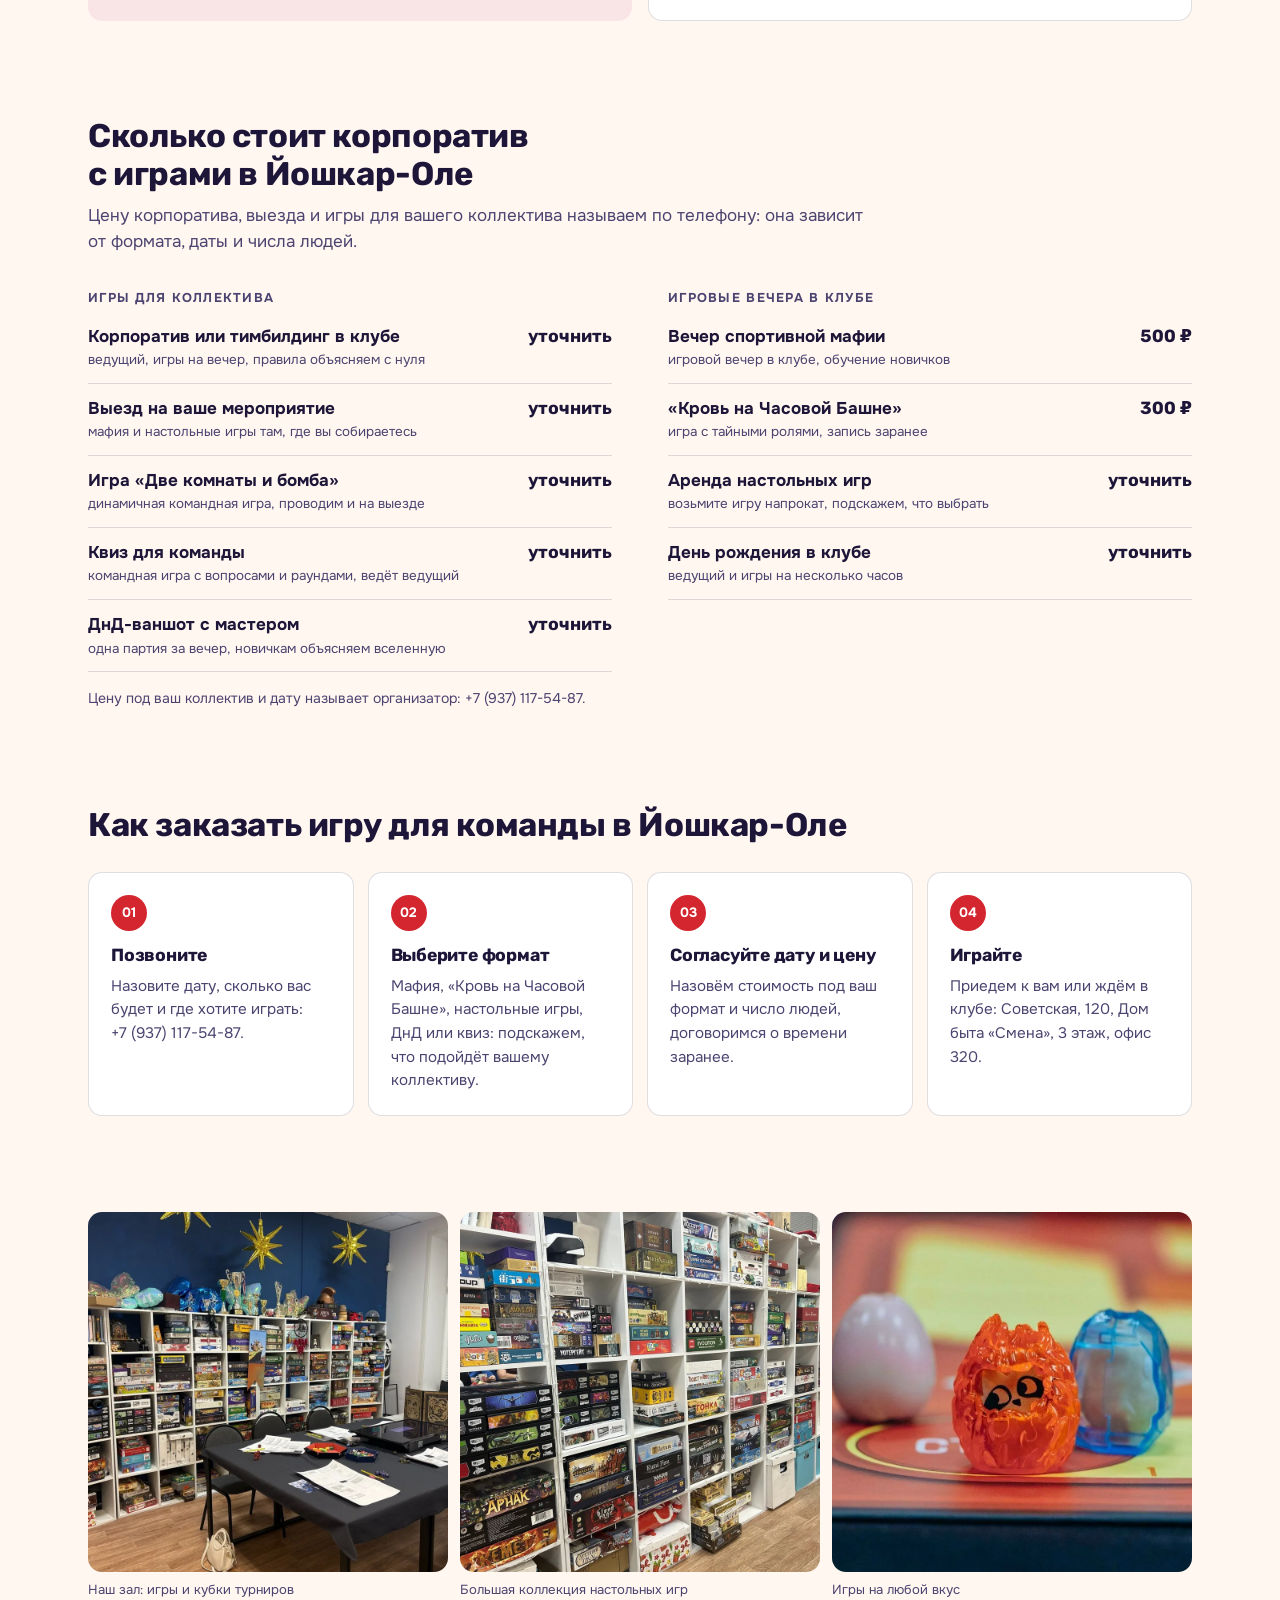
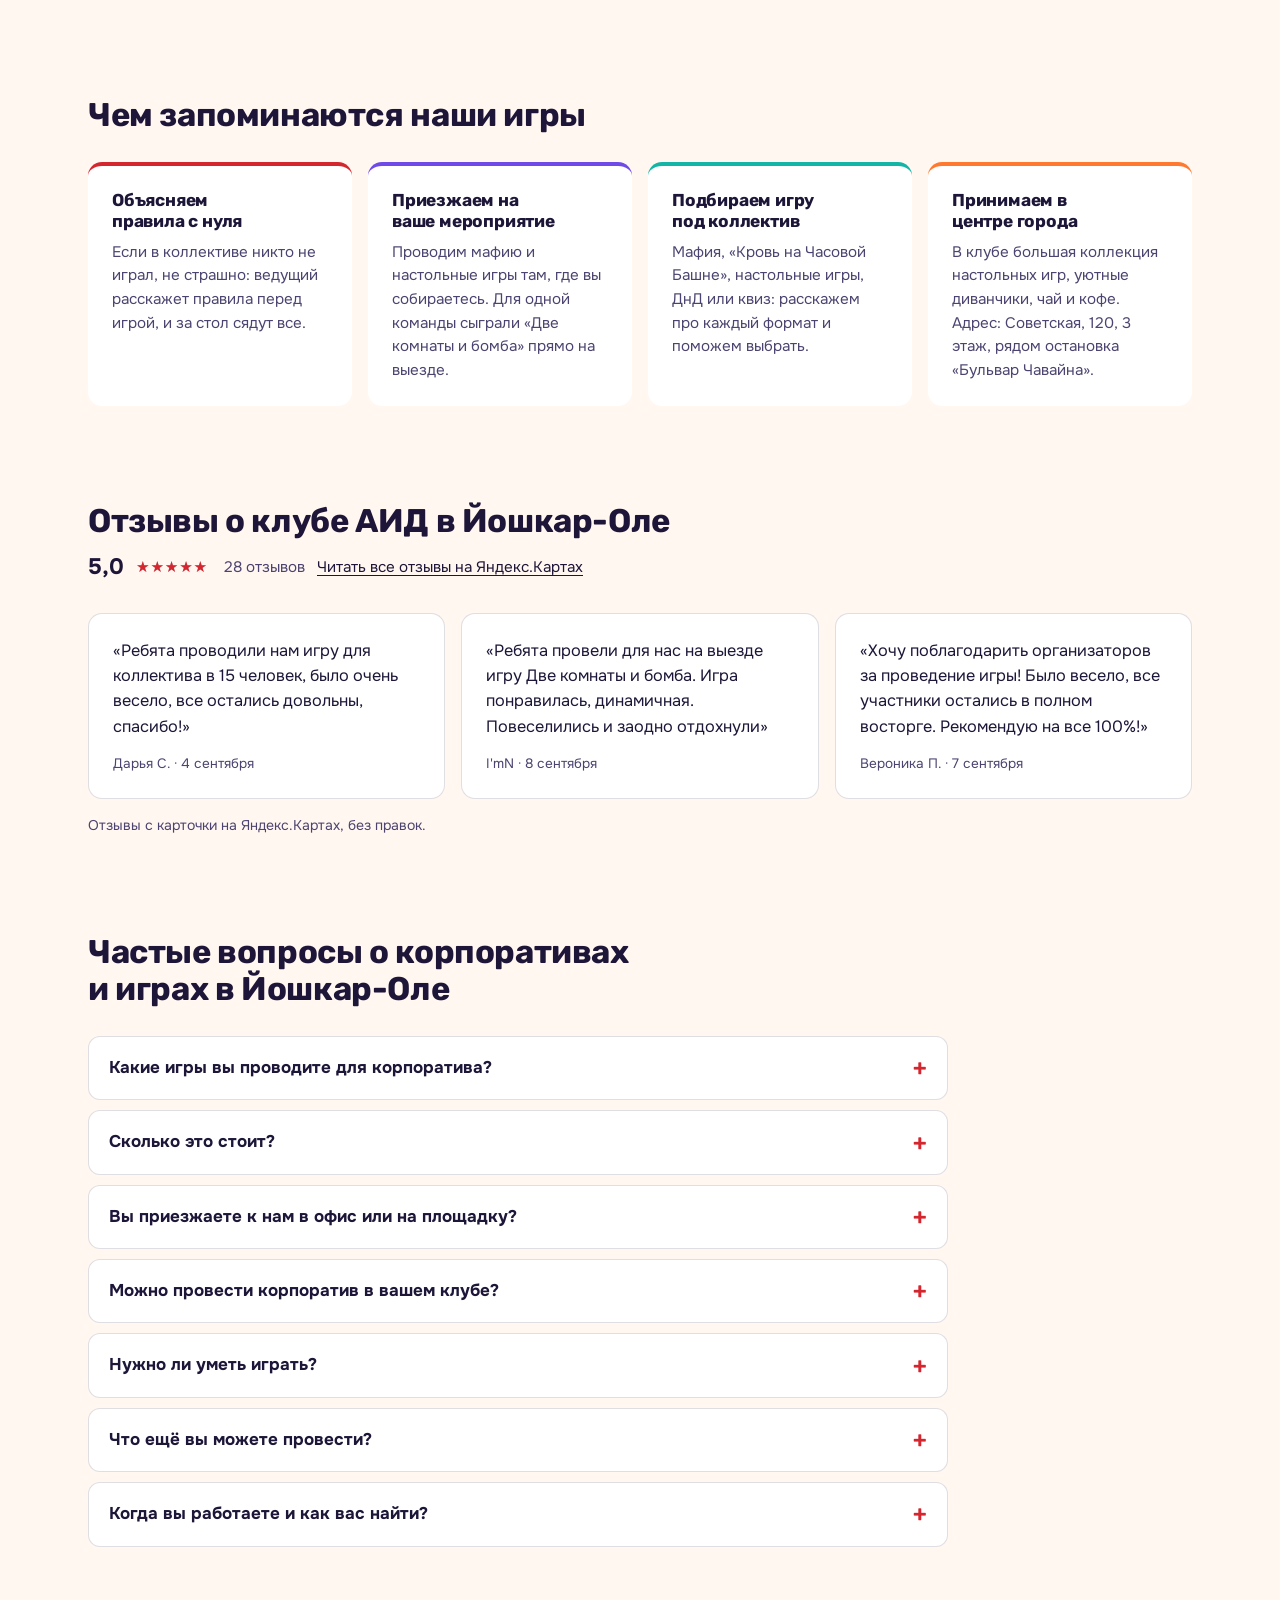
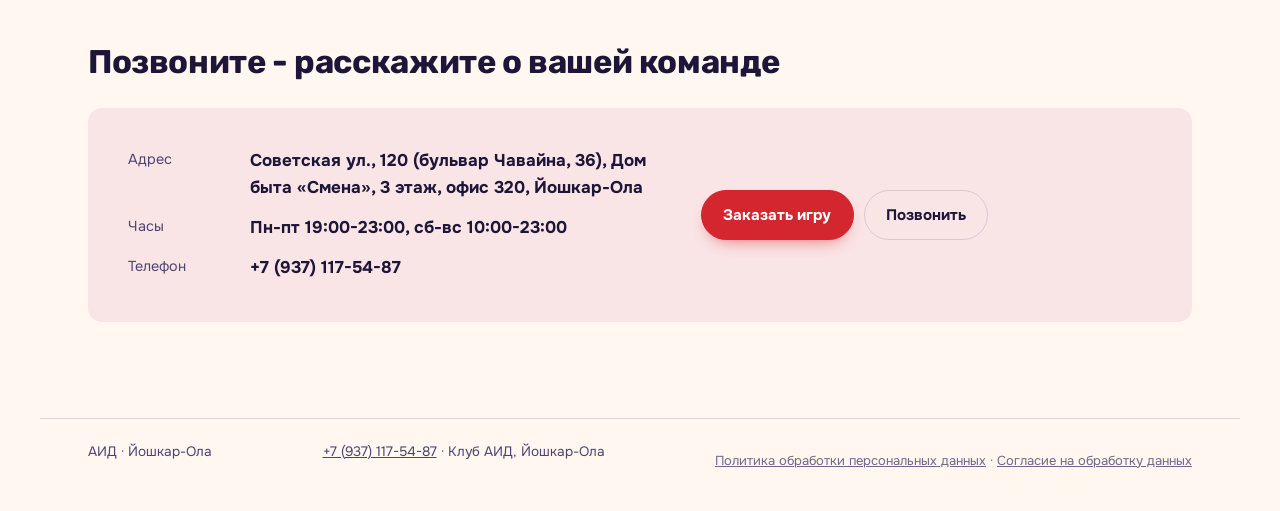
==== commit 6aeea779: "FAQ: как вас найти" ====
--- a/index.html
+++ b/index.html
@@ -28,7 +28,7 @@
 :root { --c-canvas: #fff7f0; --c-surface: #ffffff; --c-ink: #1d1638; --c-ink-soft: #4c4470; --c-accent: #d4262f; --c-accent-ink: #ffffff; --c-accent-deep: #a3171f; --f-display: 'Rubik', 'Trebuchet MS', 'Segoe UI', system-ui, sans-serif; --f-text: 'Onest', 'Segoe UI', system-ui, sans-serif; --h1k: 1; }
 </style>
 <link rel="stylesheet" href="style-prod.css">
-<script type="application/ld+json">[{"@context":"https://schema.org","@type":"EntertainmentBusiness","name":"АИД","description":"Клуб мафии и настольных игр в Йошкар-Оле: корпоративы, тимбилдинги, выезды с мафией и настольными играми, ДнД, квизы, аренда настольных игр.","url":"https://ajax55sv-cell.github.io/aid-yoshkar-ola/","image":"https://ajax55sv-cell.github.io/aid-yoshkar-ola/assets/og.jpg","telephone":"+79371175487","openingHoursSpecification":[{"@type":"OpeningHoursSpecification","dayOfWeek":["Monday","Tuesday","Wednesday","Thursday","Friday"],"opens":"19:00","closes":"23:00"},{"@type":"OpeningHoursSpecification","dayOfWeek":["Saturday","Sunday"],"opens":"10:00","closes":"23:00"}],"address":{"@type":"PostalAddress","streetAddress":"Советская улица, 120, Дом быта «Смена», 3 этаж, офис 320","addressLocality":"Йошкар-Ола","addressRegion":"Республика Марий Эл","addressCountry":"RU"},"aggregateRating":{"@type":"AggregateRating","ratingValue":"5.0","ratingCount":"31","reviewCount":"28"},"paymentAccepted":"Наличные","hasOfferCatalog":{"@type":"OfferCatalog","name":"Игры и услуги","itemListElement":[{"@type":"Offer","itemOffered":{"@type":"Service","name":"Корпоратив с мафией и настольными играми"}},{"@type":"Offer","itemOffered":{"@type":"Service","name":"Выезд с мафией и настольными играми"}},{"@type":"Offer","itemOffered":{"@type":"Service","name":"Игра Две комнаты и бомба"}},{"@type":"Offer","itemOffered":{"@type":"Service","name":"Квиз для команды"}},{"@type":"Offer","itemOffered":{"@type":"Service","name":"ДнД-ваншот"}},{"@type":"Offer","itemOffered":{"@type":"Service","name":"Вечер спортивной мафии"}},{"@type":"Offer","itemOffered":{"@type":"Service","name":"Аренда настольных игр"}},{"@type":"Offer","itemOffered":{"@type":"Service","name":"День рождения в клубе"}}]},"sameAs":["https://yandex.ru/maps/org/aid/192075537149/","https://vk.ru/mafia_aid"]},{"@context":"https://schema.org","@type":"FAQPage","mainEntity":[{"@type":"Question","name":"Какие игры вы проводите для корпоратива?","acceptedAnswer":{"@type":"Answer","text":"Спортивную мафию, «Кровь на Часовой Башне», настольные игры с ведущим, ДнД-ваншот с мастером, квизы и командную игру «Две комнаты и бомба». Формат подбираем под коллектив: назовите число людей и дату."}},{"@type":"Question","name":"Сколько это стоит?","acceptedAnswer":{"@type":"Answer","text":"Игровой вечер спортивной мафии в клубе стоит 500 ₽, «Кровь на Часовой Башне» - 300 ₽. Цену корпоратива, выезда и игры для вашего коллектива называем по телефону: +7 (937) 117-54-87."}},{"@type":"Question","name":"Вы приезжаете к нам в офис или на площадку?","acceptedAnswer":{"@type":"Answer","text":"Да, проводим выезды с мафией и настольными играми на ваши мероприятия. Назовите дату, место и число людей, организатор подберёт игру."}},{"@type":"Question","name":"Можно провести корпоратив в вашем клубе?","acceptedAnswer":{"@type":"Answer","text":"Да, в клубе можно собраться компанией: у нас большая коллекция настольных игр, чай и кофе. Отмечаем и дни рождения. Сколько человек поместится, называем по телефону."}},{"@type":"Question","name":"Нужно ли уметь играть?","acceptedAnswer":{"@type":"Answer","text":"Нет. Правила объясняем перед игрой, новичков встречаем регулярно: ведущий помогает и подсказывает по ходу партии."}},{"@type":"Question","name":"Что ещё вы можете провести?","acceptedAnswer":{"@type":"Answer","text":"Квизы, ДнД-ваншот с мастером, игры на день рождения, новогодние вечера. Можно взять настольные игры в аренду. Что подойдёт вашей компании, подскажем по звонку."}},{"@type":"Question","name":"Когда открыт клуб и как нас найти?","acceptedAnswer":{"@type":"Answer","text":"Клуб открыт с понедельника по пятницу с 19:00 до 23:00, в субботу и воскресенье с 10:00 до 23:00. Дату и время корпоратива или выезда согласуем по телефону. Адрес: Йошкар-Ола, Советская, 120 (бульвар Чавайна, 36), Дом быта «Смена», 3 этаж, офис 320."}}]}]</script>
+<script type="application/ld+json">[{"@context":"https://schema.org","@type":"EntertainmentBusiness","name":"АИД","description":"Клуб мафии и настольных игр в Йошкар-Оле: корпоративы, тимбилдинги, выезды с мафией и настольными играми, ДнД, квизы, аренда настольных игр.","url":"https://ajax55sv-cell.github.io/aid-yoshkar-ola/","image":"https://ajax55sv-cell.github.io/aid-yoshkar-ola/assets/og.jpg","telephone":"+79371175487","openingHoursSpecification":[{"@type":"OpeningHoursSpecification","dayOfWeek":["Monday","Tuesday","Wednesday","Thursday","Friday"],"opens":"19:00","closes":"23:00"},{"@type":"OpeningHoursSpecification","dayOfWeek":["Saturday","Sunday"],"opens":"10:00","closes":"23:00"}],"address":{"@type":"PostalAddress","streetAddress":"Советская улица, 120, Дом быта «Смена», 3 этаж, офис 320","addressLocality":"Йошкар-Ола","addressRegion":"Республика Марий Эл","addressCountry":"RU"},"aggregateRating":{"@type":"AggregateRating","ratingValue":"5.0","ratingCount":"31","reviewCount":"28"},"paymentAccepted":"Наличные","hasOfferCatalog":{"@type":"OfferCatalog","name":"Игры и услуги","itemListElement":[{"@type":"Offer","itemOffered":{"@type":"Service","name":"Корпоратив с мафией и настольными играми"}},{"@type":"Offer","itemOffered":{"@type":"Service","name":"Выезд с мафией и настольными играми"}},{"@type":"Offer","itemOffered":{"@type":"Service","name":"Игра Две комнаты и бомба"}},{"@type":"Offer","itemOffered":{"@type":"Service","name":"Квиз для команды"}},{"@type":"Offer","itemOffered":{"@type":"Service","name":"ДнД-ваншот"}},{"@type":"Offer","itemOffered":{"@type":"Service","name":"Вечер спортивной мафии"}},{"@type":"Offer","itemOffered":{"@type":"Service","name":"Аренда настольных игр"}},{"@type":"Offer","itemOffered":{"@type":"Service","name":"День рождения в клубе"}}]},"sameAs":["https://yandex.ru/maps/org/aid/192075537149/","https://vk.ru/mafia_aid"]},{"@context":"https://schema.org","@type":"FAQPage","mainEntity":[{"@type":"Question","name":"Какие игры вы проводите для корпоратива?","acceptedAnswer":{"@type":"Answer","text":"Спортивную мафию, «Кровь на Часовой Башне», настольные игры с ведущим, ДнД-ваншот с мастером, квизы и командную игру «Две комнаты и бомба». Формат подбираем под коллектив: назовите число людей и дату."}},{"@type":"Question","name":"Сколько это стоит?","acceptedAnswer":{"@type":"Answer","text":"Игровой вечер спортивной мафии в клубе стоит 500 ₽, «Кровь на Часовой Башне» - 300 ₽. Цену корпоратива, выезда и игры для вашего коллектива называем по телефону: +7 (937) 117-54-87."}},{"@type":"Question","name":"Вы приезжаете к нам в офис или на площадку?","acceptedAnswer":{"@type":"Answer","text":"Да, проводим выезды с мафией и настольными играми на ваши мероприятия. Назовите дату, место и число людей, организатор подберёт игру."}},{"@type":"Question","name":"Можно провести корпоратив в вашем клубе?","acceptedAnswer":{"@type":"Answer","text":"Да, в клубе можно собраться компанией: у нас большая коллекция настольных игр, чай и кофе. Отмечаем и дни рождения. Сколько человек поместится, называем по телефону."}},{"@type":"Question","name":"Нужно ли уметь играть?","acceptedAnswer":{"@type":"Answer","text":"Нет. Правила объясняем перед игрой, новичков встречаем регулярно: ведущий помогает и подсказывает по ходу партии."}},{"@type":"Question","name":"Что ещё вы можете провести?","acceptedAnswer":{"@type":"Answer","text":"Квизы, ДнД-ваншот с мастером, игры на день рождения, новогодние вечера. Можно взять настольные игры в аренду. Что подойдёт вашей компании, подскажем по звонку."}},{"@type":"Question","name":"Когда вы работаете и как вас найти?","acceptedAnswer":{"@type":"Answer","text":"Клуб работает с понедельника по пятницу с 19:00 до 23:00, в субботу и воскресенье с 10:00 до 23:00. Адрес: Йошкар-Ола, Советская, 120 (бульвар Чавайна, 36), Дом быта «Смена», 3 этаж, офис 320."}}]}]</script>
 <style>
 /* legal-add */
 .legal-links{margin-top:10px;font-size:13px;opacity:.8;hyphens:none}
@@ -142,7 +142,7 @@
 
   <section class="s-section s-reveal">
     <header class="s-section__head"><h2>Частые вопросы о корпоративах и играх в <span class="nw">Йошкар-Оле</span></h2></header>
-    <div class="s-faq"><details><summary>Какие игры вы проводите для корпоратива?</summary><p>Спортивную мафию, «Кровь на Часовой Башне», настольные игры с ведущим, <span class="nw">ДнД-ваншот</span> с мастером, квизы и командную игру «Две комнаты и бомба». Формат подбираем под коллектив: назовите число людей и дату.</p></details><details><summary>Сколько это стоит?</summary><p>Игровой вечер спортивной мафии в клубе стоит 500 ₽, «Кровь на Часовой Башне» - 300 ₽. Цену корпоратива, выезда и игры для вашего коллектива называем по телефону: +7 (937) 117-54-87.</p></details><details><summary>Вы приезжаете к нам в офис или на площадку?</summary><p>Да, проводим выезды с мафией и настольными играми на ваши мероприятия. Назовите дату, место и число людей, организатор подберёт игру.</p></details><details><summary>Можно провести корпоратив в вашем клубе?</summary><p>Да, в клубе можно собраться компанией: у нас большая коллекция настольных игр, чай и кофе. Отмечаем и дни рождения. Сколько человек поместится, называем по телефону.</p></details><details><summary>Нужно ли уметь играть?</summary><p>Нет. Правила объясняем перед игрой, новичков встречаем регулярно: ведущий помогает и подсказывает по ходу партии.</p></details><details><summary>Что ещё вы можете провести?</summary><p>Квизы, <span class="nw">ДнД-ваншот</span> с мастером, игры на день рождения, новогодние вечера. Можно взять настольные игры в аренду. Что подойдёт вашей компании, подскажем по звонку.</p></details><details><summary>Когда открыт клуб и как нас найти?</summary><p>Клуб открыт с понедельника по пятницу с 19:00 до 23:00, в субботу и воскресенье с 10:00 до 23:00. Дату и время корпоратива или выезда согласуем по телефону. Адрес: <span class="nw">Йошкар-Ола</span>, Советская, 120 (бульвар Чавайна, 36), Дом быта «Смена», 3 этаж, офис 320.</p></details></div>
+    <div class="s-faq"><details><summary>Какие игры вы проводите для корпоратива?</summary><p>Спортивную мафию, «Кровь на Часовой Башне», настольные игры с ведущим, <span class="nw">ДнД-ваншот</span> с мастером, квизы и командную игру «Две комнаты и бомба». Формат подбираем под коллектив: назовите число людей и дату.</p></details><details><summary>Сколько это стоит?</summary><p>Игровой вечер спортивной мафии в клубе стоит 500 ₽, «Кровь на Часовой Башне» - 300 ₽. Цену корпоратива, выезда и игры для вашего коллектива называем по телефону: +7 (937) 117-54-87.</p></details><details><summary>Вы приезжаете к нам в офис или на площадку?</summary><p>Да, проводим выезды с мафией и настольными играми на ваши мероприятия. Назовите дату, место и число людей, организатор подберёт игру.</p></details><details><summary>Можно провести корпоратив в вашем клубе?</summary><p>Да, в клубе можно собраться компанией: у нас большая коллекция настольных игр, чай и кофе. Отмечаем и дни рождения. Сколько человек поместится, называем по телефону.</p></details><details><summary>Нужно ли уметь играть?</summary><p>Нет. Правила объясняем перед игрой, новичков встречаем регулярно: ведущий помогает и подсказывает по ходу партии.</p></details><details><summary>Что ещё вы можете провести?</summary><p>Квизы, <span class="nw">ДнД-ваншот</span> с мастером, игры на день рождения, новогодние вечера. Можно взять настольные игры в аренду. Что подойдёт вашей компании, подскажем по звонку.</p></details><details><summary>Когда вы работаете и как вас найти?</summary><p>Клуб работает с понедельника по пятницу с 19:00 до 23:00, в субботу и воскресенье с 10:00 до 23:00. Адрес: <span class="nw">Йошкар-Ола</span>, Советская, 120 (бульвар Чавайна, 36), Дом быта «Смена», 3 этаж, офис 320.</p></details></div>
   </section>
 
   <section class="s-section s-final s-reveal" id="contacts">
